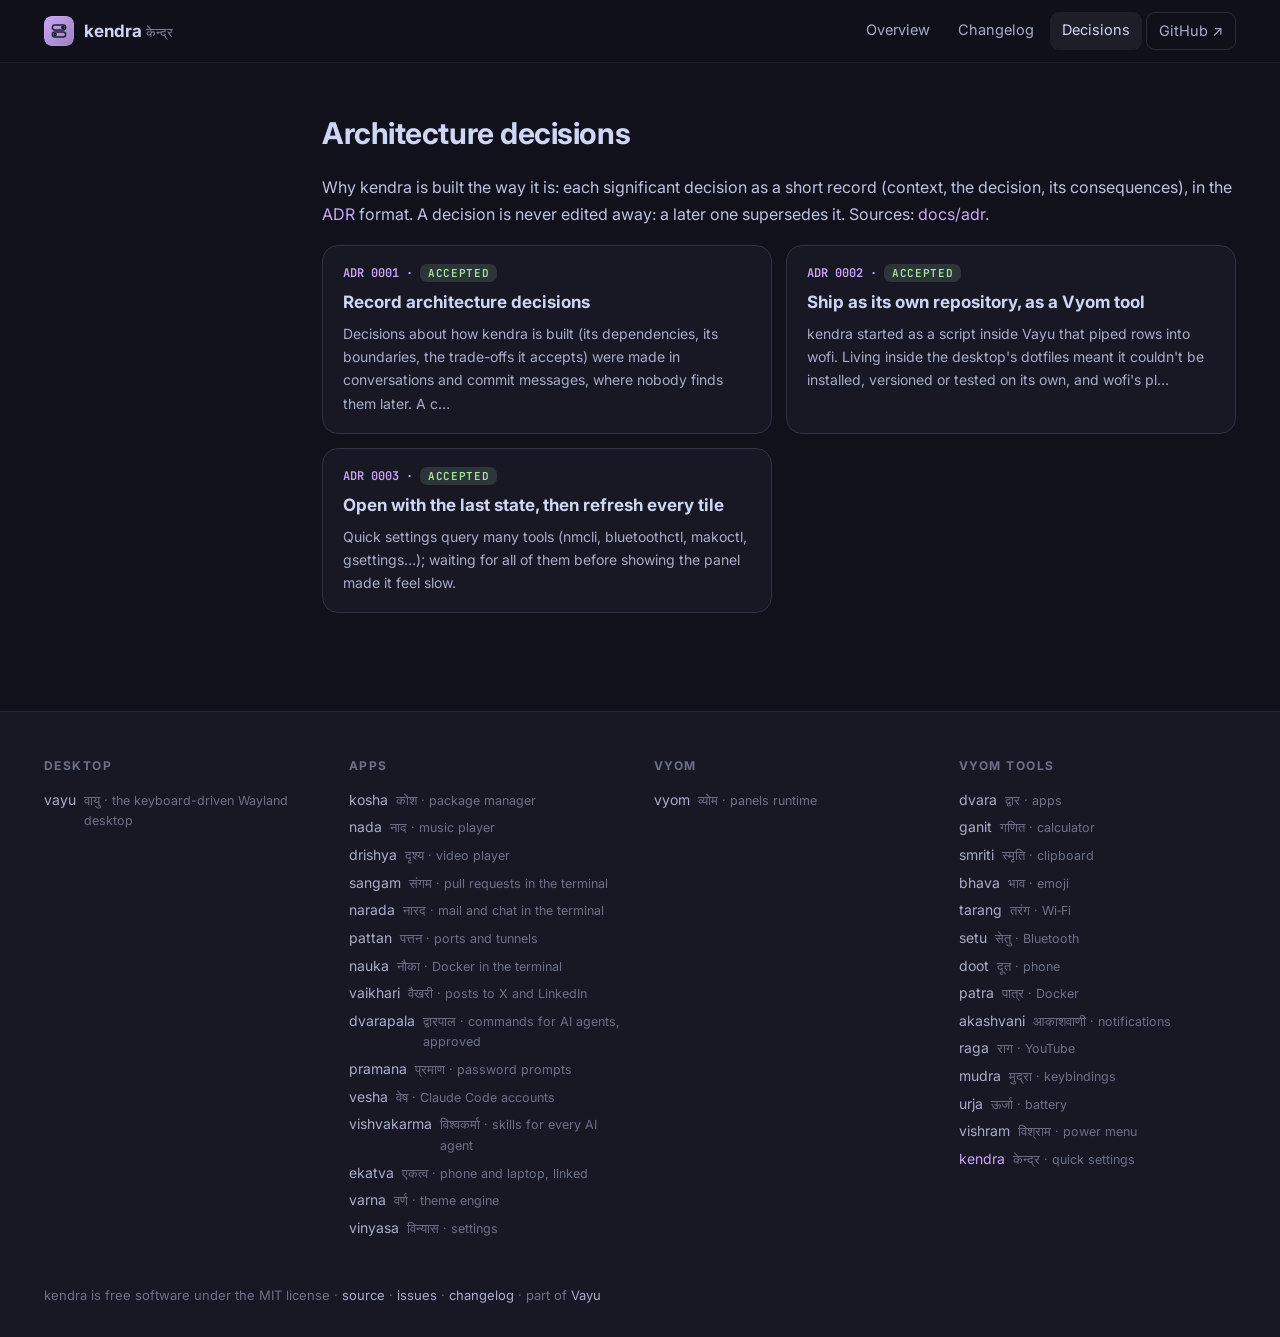
==== docs/adr/index.html @ 182c1e2c "New names for five tools: akashvani, vishvakarma, dvarapala, narada, vaikhari suchana is akashvani, " ====
<!doctype html>
<html lang="en">
<head>
<meta charset="utf-8">
<meta name="viewport" content="width=device-width, initial-scale=1">
<title>Decisions · kendra</title>
<meta name="description" content="Quick settings: Wi-Fi, Bluetooth, hotspot, DND, caffeine, theme, wallpaper, power profile, volume, brightness, battery, lock, power.">
<meta property="og:title" content="Decisions · kendra">
<meta property="og:description" content="Quick settings: Wi-Fi, Bluetooth, hotspot, DND, caffeine, theme, wallpaper, power profile, volume, brightness, battery, lock, power.">
<meta name="theme-color" content="#11111b">
<link rel="icon" href="../assets/logo.svg" type="image/svg+xml">
<link rel="preconnect" href="https://fonts.googleapis.com">
<link href="https://fonts.googleapis.com/css2?family=Inter:wght@400;500;600;700;800&family=JetBrains+Mono:wght@400;600&display=swap" rel="stylesheet">
<link rel="stylesheet" href="../assets/site.css">
<style>:root{--accent:#cba6f7;--glow:#cba6f733}</style>
</head>
<body>
<header class="top"><div class="in">
<a class="brand" href="../index.html"><img src="../assets/logo.svg" alt=""><span>kendra <small>केन्द्र</small></span></a>
<nav><a href="../index.html" class="">Overview</a><a href="../changelog.html" class="">Changelog</a><a href="../adr/index.html" class="on hide">Decisions</a><a class="gh" href="https://github.com/Theyashsawarkar/kendra">GitHub ↗</a></nav></div></header>

<div class="wrap"><aside class="toc"></aside><article>
<h2>Architecture decisions</h2><p>Why kendra is built the way it is: each significant decision as a short record (context, the decision, its consequences), in the <a href="https://cognitect.com/blog/2011/11/15/documenting-architecture-decisions">ADR</a> format. A decision is never edited away: a later one supersedes it. Sources: <a href="https://github.com/Theyashsawarkar/kendra/tree/main/docs/adr">docs/adr</a>.</p><div class="cards"><a class="card" href="0001-record-architecture-decisions.html"><div class="n">ADR 0001 · <span class="status accepted">Accepted</span></div><h3>Record architecture decisions</h3><p>Decisions about how kendra is built (its dependencies, its boundaries, the trade-offs it accepts) were made in conversations and commit messages, where nobody finds them later. A c…</p></a><a class="card" href="0002-own-repository-as-a-vyom-tool.html"><div class="n">ADR 0002 · <span class="status accepted">Accepted</span></div><h3>Ship as its own repository, as a Vyom tool</h3><p>kendra started as a script inside Vayu that piped rows into wofi. Living inside the desktop&#x27;s dotfiles meant it couldn&#x27;t be installed, versioned or tested on its own, and wofi&#x27;s pl…</p></a><a class="card" href="0003-instant-then-refresh.html"><div class="n">ADR 0003 · <span class="status accepted">Accepted</span></div><h3>Open with the last state, then refresh every tile</h3><p>Quick settings query many tools (nmcli, bluetoothctl, makoctl, gsettings…); waiting for all of them before showing the panel made it feel slow.</p></a></div>
</article></div>
<footer><div class="in"><div><h4>Desktop</h4><a href="https://theyashsawarkar.github.io/vayu/" class="">vayu <span>वायु · the keyboard-driven Wayland desktop</span></a></div><div><h4>Apps</h4><a href="https://theyashsawarkar.github.io/kosha/" class="">kosha <span>कोश · package manager</span></a><a href="https://theyashsawarkar.github.io/nada/" class="">nada <span>नाद · music player</span></a><a href="https://theyashsawarkar.github.io/drishya/" class="">drishya <span>दृश्य · video player</span></a><a href="https://theyashsawarkar.github.io/sangam/" class="">sangam <span>संगम · pull requests in the terminal</span></a><a href="https://theyashsawarkar.github.io/narada/" class="">narada <span>नारद · mail and chat in the terminal</span></a><a href="https://theyashsawarkar.github.io/pattan/" class="">pattan <span>पत्तन · ports and tunnels</span></a><a href="https://theyashsawarkar.github.io/nauka/" class="">nauka <span>नौका · Docker in the terminal</span></a><a href="https://theyashsawarkar.github.io/vaikhari/" class="">vaikhari <span>वैखरी · posts to X and LinkedIn</span></a><a href="https://theyashsawarkar.github.io/dvarapala/" class="">dvarapala <span>द्वारपाल · commands for AI agents, approved</span></a><a href="https://theyashsawarkar.github.io/pramana/" class="">pramana <span>प्रमाण · password prompts</span></a><a href="https://theyashsawarkar.github.io/vesha/" class="">vesha <span>वेष · Claude Code accounts</span></a><a href="https://theyashsawarkar.github.io/vishvakarma/" class="">vishvakarma <span>विश्वकर्मा · skills for every AI agent</span></a><a href="https://theyashsawarkar.github.io/ekatva/" class="">ekatva <span>एकत्व · phone and laptop, linked</span></a><a href="https://theyashsawarkar.github.io/varna/" class="">varna <span>वर्ण · theme engine</span></a><a href="https://theyashsawarkar.github.io/vinyasa/" class="">vinyasa <span>विन्यास · settings</span></a></div><div><h4>Vyom</h4><a href="https://theyashsawarkar.github.io/vyom/" class="">vyom <span>व्योम · panels runtime</span></a></div><div><h4>Vyom tools</h4><a href="https://theyashsawarkar.github.io/dvara/" class="">dvara <span>द्वार · apps</span></a><a href="https://theyashsawarkar.github.io/ganit/" class="">ganit <span>गणित · calculator</span></a><a href="https://theyashsawarkar.github.io/smriti/" class="">smriti <span>स्मृति · clipboard</span></a><a href="https://theyashsawarkar.github.io/bhava/" class="">bhava <span>भाव · emoji</span></a><a href="https://theyashsawarkar.github.io/tarang/" class="">tarang <span>तरंग · Wi‑Fi</span></a><a href="https://theyashsawarkar.github.io/setu/" class="">setu <span>सेतु · Bluetooth</span></a><a href="https://theyashsawarkar.github.io/doot/" class="">doot <span>दूत · phone</span></a><a href="https://theyashsawarkar.github.io/patra/" class="">patra <span>पात्र · Docker</span></a><a href="https://theyashsawarkar.github.io/akashvani/" class="">akashvani <span>आकाशवाणी · notifications</span></a><a href="https://theyashsawarkar.github.io/raga/" class="">raga <span>राग · YouTube</span></a><a href="https://theyashsawarkar.github.io/mudra/" class="">mudra <span>मुद्रा · keybindings</span></a><a href="https://theyashsawarkar.github.io/urja/" class="">urja <span>ऊर्जा · battery</span></a><a href="https://theyashsawarkar.github.io/vishram/" class="">vishram <span>विश्राम · power menu</span></a><a href="https://theyashsawarkar.github.io/kendra/" class="me">kendra <span>केन्द्र · quick settings</span></a></div></div>
<div class="bottom">kendra is free software under the MIT license · <a href="https://github.com/Theyashsawarkar/kendra">source</a> · <a href="https://github.com/Theyashsawarkar/kendra/issues">issues</a> · <a href="../changelog.html">changelog</a> · part of <a href="https://theyashsawarkar.github.io/vayu/">Vayu</a></div></footer>
<script>
document.querySelectorAll('pre.code').forEach(p=>{const b=document.createElement('button');b.className='copy';b.textContent='Copy';
b.onclick=()=>{navigator.clipboard.writeText(p.innerText.replace(/^Copy/,'')).then(()=>{b.textContent='Copied';setTimeout(()=>b.textContent='Copy',1200)})};p.appendChild(b)});
const links=[...document.querySelectorAll('.toc a')];if(links.length){const hs=links.map(a=>document.getElementById(a.hash.slice(1))).filter(Boolean);
const on=()=>{let cur=hs[0];for(const h of hs){if(h.getBoundingClientRect().top<120)cur=h}links.forEach(a=>a.classList.toggle('on',cur&&a.hash==='#'+cur.id))};
addEventListener('scroll',on,{passive:true});on()}
</script>
</body>
</html>
---- docs/assets/site.css ----
:root{--crust:#11111b;--mantle:#181825;--base:#1e1e2e;--s0:#313244;--s1:#45475a;--ov0:#6c7086;--ov1:#7f849c;
--sub0:#a6adc8;--sub1:#bac2de;--text:#cdd6f4;--mauve:#cba6f7;--green:#a6e3a1;--peach:#fab387;--red:#f38ba8;--blue:#89b4fa;
--ui:"Inter","Segoe UI",system-ui,sans-serif;--mono:"JetBrains Mono","JetBrainsMono Nerd Font",ui-monospace,monospace}
*{box-sizing:border-box}html{scroll-behavior:smooth;scroll-padding-top:76px}
body{margin:0;background:var(--crust);color:var(--text);font:16px/1.65 var(--ui);-webkit-font-smoothing:antialiased}
a{color:var(--accent);text-decoration:none}a:hover{text-decoration:underline}
code{font:.86em var(--mono);background:rgba(255,255,255,.06);border:1px solid rgba(255,255,255,.07);padding:.12em .4em;border-radius:6px;color:var(--sub1)}
img{max-width:100%;height:auto}
/* nav */
.top{position:sticky;top:0;z-index:20;backdrop-filter:blur(18px) saturate(1.4);-webkit-backdrop-filter:blur(18px) saturate(1.4);
background:rgba(17,17,27,.72);border-bottom:1px solid rgba(255,255,255,.06)}
.top .in{max-width:1240px;margin:0 auto;padding:12px 24px;display:flex;align-items:center;gap:22px}
.brand{display:flex;align-items:center;gap:10px;font-weight:700;font-size:17px;color:var(--text)}
.brand img{width:30px;height:30px;border-radius:8px}.brand small{font-weight:500;color:var(--ov1);font-size:13px}
.top nav{display:flex;gap:4px;margin-left:auto;flex-wrap:wrap}
.top nav a{color:var(--sub0);padding:6px 12px;border-radius:9px;font-size:14.5px}
.top nav a:hover,.top nav a.on{background:rgba(255,255,255,.06);color:var(--text);text-decoration:none}
.top nav a.gh{border:1px solid rgba(255,255,255,.12)}
/* hero */
.hero{position:relative;overflow:hidden;border-bottom:1px solid rgba(255,255,255,.05)}
.hero:before{content:"";position:absolute;inset:-40% -10% auto;height:640px;
background:radial-gradient(600px 300px at 20% 30%,var(--glow),transparent 70%),radial-gradient(500px 300px at 85% 10%,rgba(137,180,250,.18),transparent 70%);pointer-events:none}
.hero .in{position:relative;max-width:1240px;margin:0 auto;padding:72px 24px 56px;display:grid;grid-template-columns:minmax(0,1fr) auto;gap:40px;align-items:center}
.eyebrow{font:600 13px var(--mono);letter-spacing:.14em;text-transform:uppercase;color:var(--accent)}
.hero h1{font-size:clamp(40px,6vw,64px);line-height:1.04;margin:12px 0 6px;letter-spacing:-.03em}
.hero .sa{font-size:22px;color:var(--accent);margin-bottom:18px}.hero .sa span{color:var(--ov1)}
.hero p.lead{font-size:19px;color:var(--sub0);max-width:720px;margin:0 0 26px}
.cta{display:flex;gap:10px;flex-wrap:wrap}
.btn{display:inline-flex;align-items:center;gap:8px;padding:11px 18px;border-radius:12px;font-weight:600;font-size:15px;border:1px solid rgba(255,255,255,.12);color:var(--text);background:rgba(255,255,255,.04)}
.btn:hover{text-decoration:none;background:rgba(255,255,255,.08)}
.btn.primary{background:var(--accent);color:var(--crust);border-color:transparent}.btn.primary:hover{filter:brightness(1.06)}
.hero .logo{width:180px;height:180px;filter:drop-shadow(0 24px 48px var(--glow))}
.meta{display:flex;gap:18px;flex-wrap:wrap;margin-top:22px;color:var(--ov1);font-size:14px}.meta b{color:var(--sub1);font-weight:600}
/* layout */
.wrap{max-width:1240px;margin:0 auto;padding:40px 24px 80px;display:grid;grid-template-columns:230px minmax(0,1fr);gap:48px}
.toc{position:sticky;top:84px;align-self:start;max-height:calc(100vh - 100px);overflow:auto;font-size:14px;padding-right:6px}
.toc b{display:block;font-size:11.5px;letter-spacing:.12em;text-transform:uppercase;color:var(--ov0);margin:0 0 10px}
.toc a{display:block;color:var(--sub0);padding:4px 10px;border-left:2px solid var(--s0)}
.toc a.l3{padding-left:22px;font-size:13px;color:var(--ov1)}
.toc a:hover,.toc a.on{color:var(--text);border-left-color:var(--accent);text-decoration:none}
article{min-width:0}
article h2{font-size:30px;letter-spacing:-.015em;margin:56px 0 14px;padding-top:6px}
article h2:first-child{margin-top:0}
article h3{font-size:20px;margin:34px 0 10px}article h4{font-size:16px;margin:24px 0 8px;color:var(--sub1)}
article p,article li{color:var(--sub1)}
article .anchor{opacity:0;margin-left:-22px;width:22px;display:inline-block;color:var(--ov0)}
article h2:hover .anchor,article h3:hover .anchor{opacity:1;text-decoration:none}
article ul,article ol{padding-left:22px}article li{margin:5px 0}
article img{border-radius:14px;border:1px solid rgba(255,255,255,.07)}
article p[align=center]{text-align:center}article p[align=center] img{margin:6px 0}
article blockquote{margin:22px 0;padding:14px 20px;border-left:3px solid var(--accent);background:rgba(255,255,255,.03);border-radius:0 12px 12px 0}
article blockquote p{margin:0;color:var(--sub0);font-style:italic}
pre.code{position:relative;background:var(--mantle);border:1px solid var(--s0);border-radius:14px;padding:16px 18px;overflow:auto;font:13.5px/1.6 var(--mono);color:var(--sub1)}
pre.code code{background:none;border:0;padding:0;font-size:inherit;color:inherit}
pre.code .copy{position:absolute;top:8px;right:8px;font:600 11px var(--ui);padding:4px 9px;border-radius:7px;border:1px solid var(--s1);background:var(--base);color:var(--sub0);cursor:pointer;opacity:0;transition:.15s}
pre.code:hover .copy{opacity:1}
.table{overflow:auto;margin:16px 0;border:1px solid var(--s0);border-radius:14px}
table{border-collapse:collapse;width:100%;font-size:14.5px}
th{text-align:left;background:var(--mantle);color:var(--sub1);font-weight:600;padding:10px 14px;border-bottom:1px solid var(--s0)}
td{padding:9px 14px;border-bottom:1px solid rgba(49,50,68,.6);color:var(--sub1);vertical-align:top}tr:last-child td{border-bottom:0}
td code{white-space:nowrap}
/* changelog */
.release{position:relative;padding:0 0 8px 28px;border-left:2px solid var(--s0);margin-left:6px}
.release:before{content:"";position:absolute;left:-7px;top:10px;width:12px;height:12px;border-radius:50%;background:var(--accent);box-shadow:0 0 0 4px var(--crust)}
.release h2{margin-top:0;font-size:24px}.release h2 .date{font:500 14px var(--mono);color:var(--ov1);margin-left:10px}
.release .tag{font:600 12px var(--mono);padding:2px 8px;border-radius:7px;background:rgba(255,255,255,.06);color:var(--accent);margin-left:8px;vertical-align:3px}
/* adr */
.cards{display:grid;grid-template-columns:repeat(auto-fill,minmax(300px,1fr));gap:14px;margin:18px 0}
.card{display:block;background:var(--mantle);border:1px solid var(--s0);border-radius:16px;padding:18px 20px;color:var(--text)}
.card:hover{border-color:var(--accent);text-decoration:none;transform:translateY(-1px)}
.card .n{font:600 12px var(--mono);color:var(--accent)}.card h3{margin:6px 0 6px;font-size:17px}.card p{margin:0;color:var(--sub0);font-size:14px}
.status{display:inline-block;font:600 11px var(--mono);padding:2px 8px;border-radius:7px;background:rgba(166,227,161,.14);color:var(--green);text-transform:uppercase;letter-spacing:.06em}
.status.superseded,.status.deprecated{background:rgba(250,179,135,.14);color:var(--peach)}.status.proposed{background:rgba(137,180,250,.14);color:var(--blue)}
/* footer */
footer{border-top:1px solid rgba(255,255,255,.06);background:var(--mantle)}
footer .in{max-width:1240px;margin:0 auto;padding:44px 24px;display:grid;grid-template-columns:repeat(auto-fit,minmax(200px,1fr));gap:28px}
footer h4{margin:0 0 10px;font-size:12px;letter-spacing:.12em;text-transform:uppercase;color:var(--ov0)}
footer a{display:flex;gap:8px;align-items:baseline;color:var(--sub0);font-size:14px;padding:2px 0}footer a span{color:var(--ov0);font-size:12.5px}
footer a.me{color:var(--accent)}
footer .bottom{max-width:1240px;margin:0 auto;padding:0 24px 30px;color:var(--ov0);font-size:13px}
footer .bottom a{display:inline;padding:0;font-size:13px}
@media(max-width:900px){.wrap{grid-template-columns:1fr}.toc{display:none}.hero .in{grid-template-columns:1fr}.hero .logo{width:110px;height:110px;order:-1}
.top nav a:not(.gh){padding:6px 8px}}
@media(max-width:560px){.top nav a.hide{display:none}.hero .in{padding:44px 16px 36px}.wrap{padding:28px 16px 60px}}
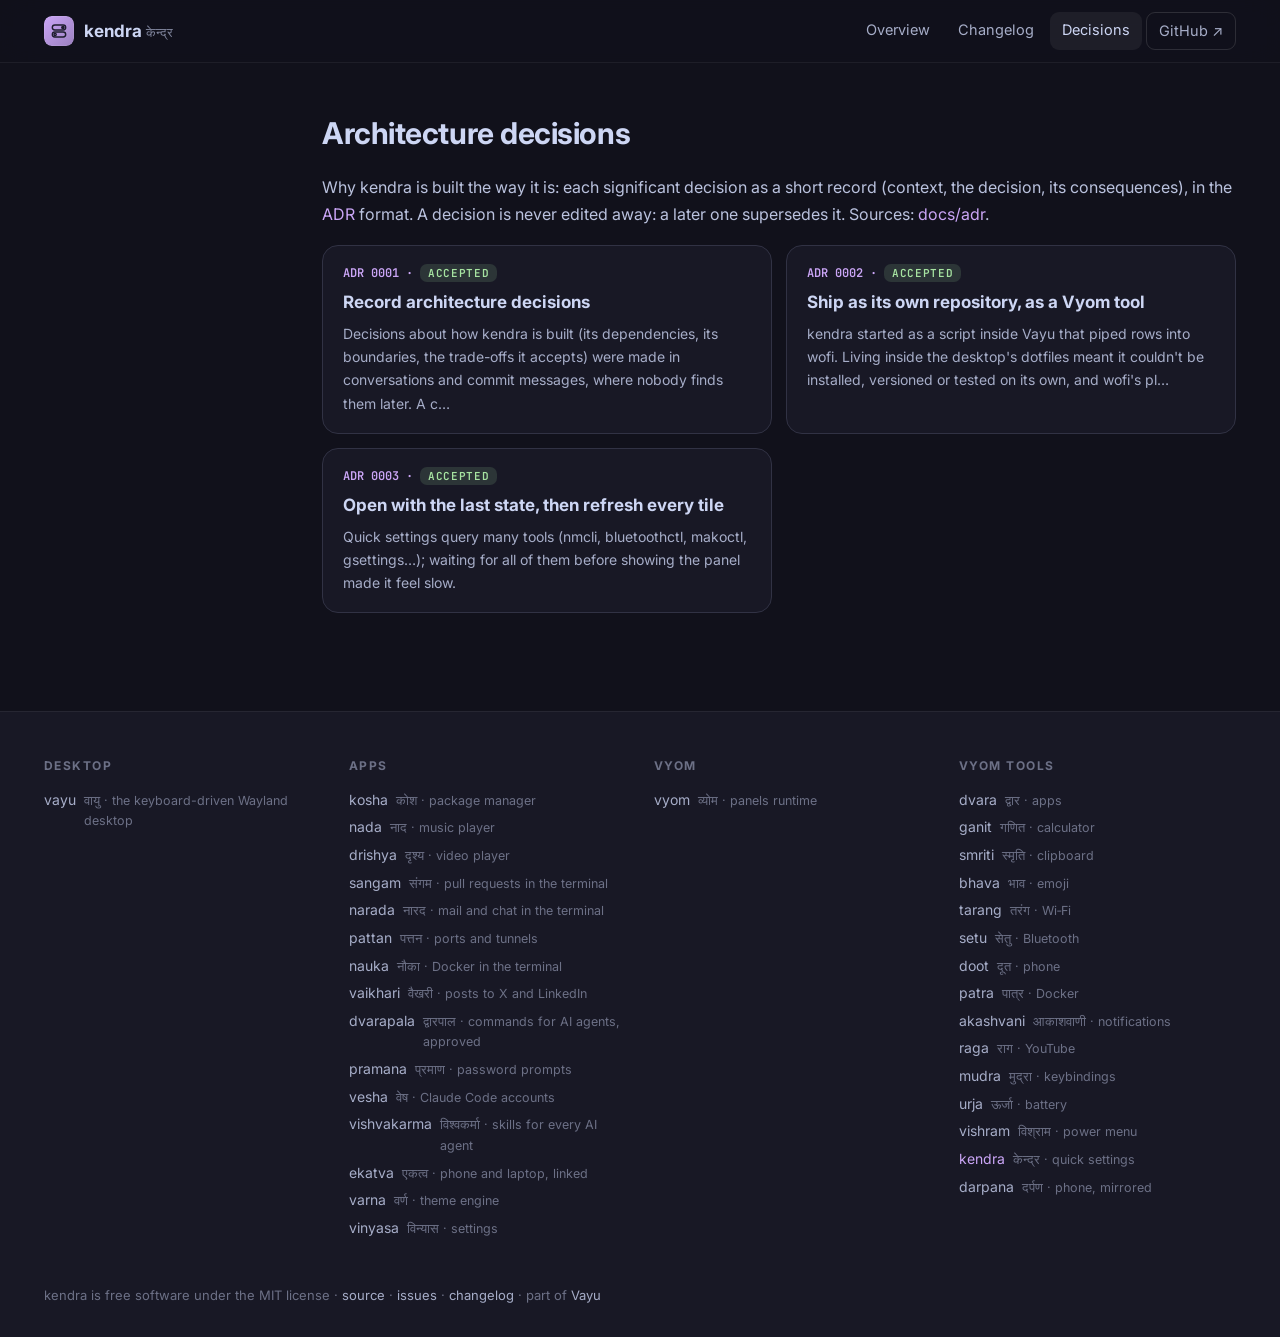
==== commit d046ff98: "Website: Darpaṇa joins the family list Co-Authored-By: Claude Opus 5.5 <noreply@anthropic.com>" ====
--- a/docs/adr/index.html
+++ b/docs/adr/index.html
@@ -4,9 +4,9 @@
 <meta charset="utf-8">
 <meta name="viewport" content="width=device-width, initial-scale=1">
 <title>Decisions · kendra</title>
-<meta name="description" content="Quick settings: Wi-Fi, Bluetooth, hotspot, DND, caffeine, theme, wallpaper, power profile, volume, brightness, battery, lock, power.">
+<meta name="description" content="Quick settings: Wi-Fi, Bluetooth, hotspot, DND, jyoti (keep awake), theme, wallpaper, power profile, volume, brightness, battery, lock, power.">
 <meta property="og:title" content="Decisions · kendra">
-<meta property="og:description" content="Quick settings: Wi-Fi, Bluetooth, hotspot, DND, caffeine, theme, wallpaper, power profile, volume, brightness, battery, lock, power.">
+<meta property="og:description" content="Quick settings: Wi-Fi, Bluetooth, hotspot, DND, jyoti (keep awake), theme, wallpaper, power profile, volume, brightness, battery, lock, power.">
 <meta name="theme-color" content="#11111b">
 <link rel="icon" href="../assets/logo.svg" type="image/svg+xml">
 <link rel="preconnect" href="https://fonts.googleapis.com">
@@ -22,7 +22,7 @@
 <div class="wrap"><aside class="toc"></aside><article>
 <h2>Architecture decisions</h2><p>Why kendra is built the way it is: each significant decision as a short record (context, the decision, its consequences), in the <a href="https://cognitect.com/blog/2011/11/15/documenting-architecture-decisions">ADR</a> format. A decision is never edited away: a later one supersedes it. Sources: <a href="https://github.com/Theyashsawarkar/kendra/tree/main/docs/adr">docs/adr</a>.</p><div class="cards"><a class="card" href="0001-record-architecture-decisions.html"><div class="n">ADR 0001 · <span class="status accepted">Accepted</span></div><h3>Record architecture decisions</h3><p>Decisions about how kendra is built (its dependencies, its boundaries, the trade-offs it accepts) were made in conversations and commit messages, where nobody finds them later. A c…</p></a><a class="card" href="0002-own-repository-as-a-vyom-tool.html"><div class="n">ADR 0002 · <span class="status accepted">Accepted</span></div><h3>Ship as its own repository, as a Vyom tool</h3><p>kendra started as a script inside Vayu that piped rows into wofi. Living inside the desktop&#x27;s dotfiles meant it couldn&#x27;t be installed, versioned or tested on its own, and wofi&#x27;s pl…</p></a><a class="card" href="0003-instant-then-refresh.html"><div class="n">ADR 0003 · <span class="status accepted">Accepted</span></div><h3>Open with the last state, then refresh every tile</h3><p>Quick settings query many tools (nmcli, bluetoothctl, makoctl, gsettings…); waiting for all of them before showing the panel made it feel slow.</p></a></div>
 </article></div>
-<footer><div class="in"><div><h4>Desktop</h4><a href="https://theyashsawarkar.github.io/vayu/" class="">vayu <span>वायु · the keyboard-driven Wayland desktop</span></a></div><div><h4>Apps</h4><a href="https://theyashsawarkar.github.io/kosha/" class="">kosha <span>कोश · package manager</span></a><a href="https://theyashsawarkar.github.io/nada/" class="">nada <span>नाद · music player</span></a><a href="https://theyashsawarkar.github.io/drishya/" class="">drishya <span>दृश्य · video player</span></a><a href="https://theyashsawarkar.github.io/sangam/" class="">sangam <span>संगम · pull requests in the terminal</span></a><a href="https://theyashsawarkar.github.io/narada/" class="">narada <span>नारद · mail and chat in the terminal</span></a><a href="https://theyashsawarkar.github.io/pattan/" class="">pattan <span>पत्तन · ports and tunnels</span></a><a href="https://theyashsawarkar.github.io/nauka/" class="">nauka <span>नौका · Docker in the terminal</span></a><a href="https://theyashsawarkar.github.io/vaikhari/" class="">vaikhari <span>वैखरी · posts to X and LinkedIn</span></a><a href="https://theyashsawarkar.github.io/dvarapala/" class="">dvarapala <span>द्वारपाल · commands for AI agents, approved</span></a><a href="https://theyashsawarkar.github.io/pramana/" class="">pramana <span>प्रमाण · password prompts</span></a><a href="https://theyashsawarkar.github.io/vesha/" class="">vesha <span>वेष · Claude Code accounts</span></a><a href="https://theyashsawarkar.github.io/vishvakarma/" class="">vishvakarma <span>विश्वकर्मा · skills for every AI agent</span></a><a href="https://theyashsawarkar.github.io/ekatva/" class="">ekatva <span>एकत्व · phone and laptop, linked</span></a><a href="https://theyashsawarkar.github.io/varna/" class="">varna <span>वर्ण · theme engine</span></a><a href="https://theyashsawarkar.github.io/vinyasa/" class="">vinyasa <span>विन्यास · settings</span></a></div><div><h4>Vyom</h4><a href="https://theyashsawarkar.github.io/vyom/" class="">vyom <span>व्योम · panels runtime</span></a></div><div><h4>Vyom tools</h4><a href="https://theyashsawarkar.github.io/dvara/" class="">dvara <span>द्वार · apps</span></a><a href="https://theyashsawarkar.github.io/ganit/" class="">ganit <span>गणित · calculator</span></a><a href="https://theyashsawarkar.github.io/smriti/" class="">smriti <span>स्मृति · clipboard</span></a><a href="https://theyashsawarkar.github.io/bhava/" class="">bhava <span>भाव · emoji</span></a><a href="https://theyashsawarkar.github.io/tarang/" class="">tarang <span>तरंग · Wi‑Fi</span></a><a href="https://theyashsawarkar.github.io/setu/" class="">setu <span>सेतु · Bluetooth</span></a><a href="https://theyashsawarkar.github.io/doot/" class="">doot <span>दूत · phone</span></a><a href="https://theyashsawarkar.github.io/patra/" class="">patra <span>पात्र · Docker</span></a><a href="https://theyashsawarkar.github.io/akashvani/" class="">akashvani <span>आकाशवाणी · notifications</span></a><a href="https://theyashsawarkar.github.io/raga/" class="">raga <span>राग · YouTube</span></a><a href="https://theyashsawarkar.github.io/mudra/" class="">mudra <span>मुद्रा · keybindings</span></a><a href="https://theyashsawarkar.github.io/urja/" class="">urja <span>ऊर्जा · battery</span></a><a href="https://theyashsawarkar.github.io/vishram/" class="">vishram <span>विश्राम · power menu</span></a><a href="https://theyashsawarkar.github.io/kendra/" class="me">kendra <span>केन्द्र · quick settings</span></a></div></div>
+<footer><div class="in"><div><h4>Desktop</h4><a href="https://theyashsawarkar.github.io/vayu/" class="">vayu <span>वायु · the keyboard-driven Wayland desktop</span></a></div><div><h4>Apps</h4><a href="https://theyashsawarkar.github.io/kosha/" class="">kosha <span>कोश · package manager</span></a><a href="https://theyashsawarkar.github.io/nada/" class="">nada <span>नाद · music player</span></a><a href="https://theyashsawarkar.github.io/drishya/" class="">drishya <span>दृश्य · video player</span></a><a href="https://theyashsawarkar.github.io/sangam/" class="">sangam <span>संगम · pull requests in the terminal</span></a><a href="https://theyashsawarkar.github.io/narada/" class="">narada <span>नारद · mail and chat in the terminal</span></a><a href="https://theyashsawarkar.github.io/pattan/" class="">pattan <span>पत्तन · ports and tunnels</span></a><a href="https://theyashsawarkar.github.io/nauka/" class="">nauka <span>नौका · Docker in the terminal</span></a><a href="https://theyashsawarkar.github.io/vaikhari/" class="">vaikhari <span>वैखरी · posts to X and LinkedIn</span></a><a href="https://theyashsawarkar.github.io/dvarapala/" class="">dvarapala <span>द्वारपाल · commands for AI agents, approved</span></a><a href="https://theyashsawarkar.github.io/pramana/" class="">pramana <span>प्रमाण · password prompts</span></a><a href="https://theyashsawarkar.github.io/vesha/" class="">vesha <span>वेष · Claude Code accounts</span></a><a href="https://theyashsawarkar.github.io/vishvakarma/" class="">vishvakarma <span>विश्वकर्मा · skills for every AI agent</span></a><a href="https://theyashsawarkar.github.io/ekatva/" class="">ekatva <span>एकत्व · phone and laptop, linked</span></a><a href="https://theyashsawarkar.github.io/varna/" class="">varna <span>वर्ण · theme engine</span></a><a href="https://theyashsawarkar.github.io/vinyasa/" class="">vinyasa <span>विन्यास · settings</span></a></div><div><h4>Vyom</h4><a href="https://theyashsawarkar.github.io/vyom/" class="">vyom <span>व्योम · panels runtime</span></a></div><div><h4>Vyom tools</h4><a href="https://theyashsawarkar.github.io/dvara/" class="">dvara <span>द्वार · apps</span></a><a href="https://theyashsawarkar.github.io/ganit/" class="">ganit <span>गणित · calculator</span></a><a href="https://theyashsawarkar.github.io/smriti/" class="">smriti <span>स्मृति · clipboard</span></a><a href="https://theyashsawarkar.github.io/bhava/" class="">bhava <span>भाव · emoji</span></a><a href="https://theyashsawarkar.github.io/tarang/" class="">tarang <span>तरंग · Wi‑Fi</span></a><a href="https://theyashsawarkar.github.io/setu/" class="">setu <span>सेतु · Bluetooth</span></a><a href="https://theyashsawarkar.github.io/doot/" class="">doot <span>दूत · phone</span></a><a href="https://theyashsawarkar.github.io/patra/" class="">patra <span>पात्र · Docker</span></a><a href="https://theyashsawarkar.github.io/akashvani/" class="">akashvani <span>आकाशवाणी · notifications</span></a><a href="https://theyashsawarkar.github.io/raga/" class="">raga <span>राग · YouTube</span></a><a href="https://theyashsawarkar.github.io/mudra/" class="">mudra <span>मुद्रा · keybindings</span></a><a href="https://theyashsawarkar.github.io/urja/" class="">urja <span>ऊर्जा · battery</span></a><a href="https://theyashsawarkar.github.io/vishram/" class="">vishram <span>विश्राम · power menu</span></a><a href="https://theyashsawarkar.github.io/kendra/" class="me">kendra <span>केन्द्र · quick settings</span></a><a href="https://theyashsawarkar.github.io/darpana/" class="">darpana <span>दर्पण · phone, mirrored</span></a></div></div>
 <div class="bottom">kendra is free software under the MIT license · <a href="https://github.com/Theyashsawarkar/kendra">source</a> · <a href="https://github.com/Theyashsawarkar/kendra/issues">issues</a> · <a href="../changelog.html">changelog</a> · part of <a href="https://theyashsawarkar.github.io/vayu/">Vayu</a></div></footer>
 <script>
 document.querySelectorAll('pre.code').forEach(p=>{const b=document.createElement('button');b.className='copy';b.textContent='Copy';
--- a/docs/assets/site.css
+++ b/docs/assets/site.css
@@ -24,6 +24,7 @@
 .eyebrow{font:600 13px var(--mono);letter-spacing:.14em;text-transform:uppercase;color:var(--accent)}
 .hero h1{font-size:clamp(40px,6vw,64px);line-height:1.04;margin:12px 0 6px;letter-spacing:-.03em}
 .hero .sa{font-size:22px;color:var(--accent);margin-bottom:18px}.hero .sa span{color:var(--ov1)}
+.hero .shloka{margin:0 0 26px;padding-left:16px;border-left:3px solid var(--accent);max-width:720px}.hero .shloka p{margin:0 0 6px;font-size:18px;line-height:1.6;color:var(--text)}.hero .shloka figcaption{font-size:14px;color:var(--sub0)}.hero .shloka cite{color:var(--ov1);font-style:normal;white-space:nowrap}
 .hero p.lead{font-size:19px;color:var(--sub0);max-width:720px;margin:0 0 26px}
 .cta{display:flex;gap:10px;flex-wrap:wrap}
 .btn{display:inline-flex;align-items:center;gap:8px;padding:11px 18px;border-radius:12px;font-weight:600;font-size:15px;border:1px solid rgba(255,255,255,.12);color:var(--text);background:rgba(255,255,255,.04)}
@@ -48,7 +49,7 @@
 article ul,article ol{padding-left:22px}article li{margin:5px 0}
 article img{border-radius:14px;border:1px solid rgba(255,255,255,.07)}
 article p[align=center]{text-align:center}article p[align=center] img{margin:6px 0}
-article blockquote{margin:22px 0;padding:14px 20px;border-left:3px solid var(--accent);background:rgba(255,255,255,.03);border-radius:0 12px 12px 0}
+article blockquote{margin:22px 0;padding:14px 20px;border-left:3px solid var(--accent);background:rgba(255,255,255,.03);border-radius:12px}
 article blockquote p{margin:0;color:var(--sub0);font-style:italic}
 pre.code{position:relative;background:var(--mantle);border:1px solid var(--s0);border-radius:14px;padding:16px 18px;overflow:auto;font:13.5px/1.6 var(--mono);color:var(--sub1)}
 pre.code code{background:none;border:0;padding:0;font-size:inherit;color:inherit}
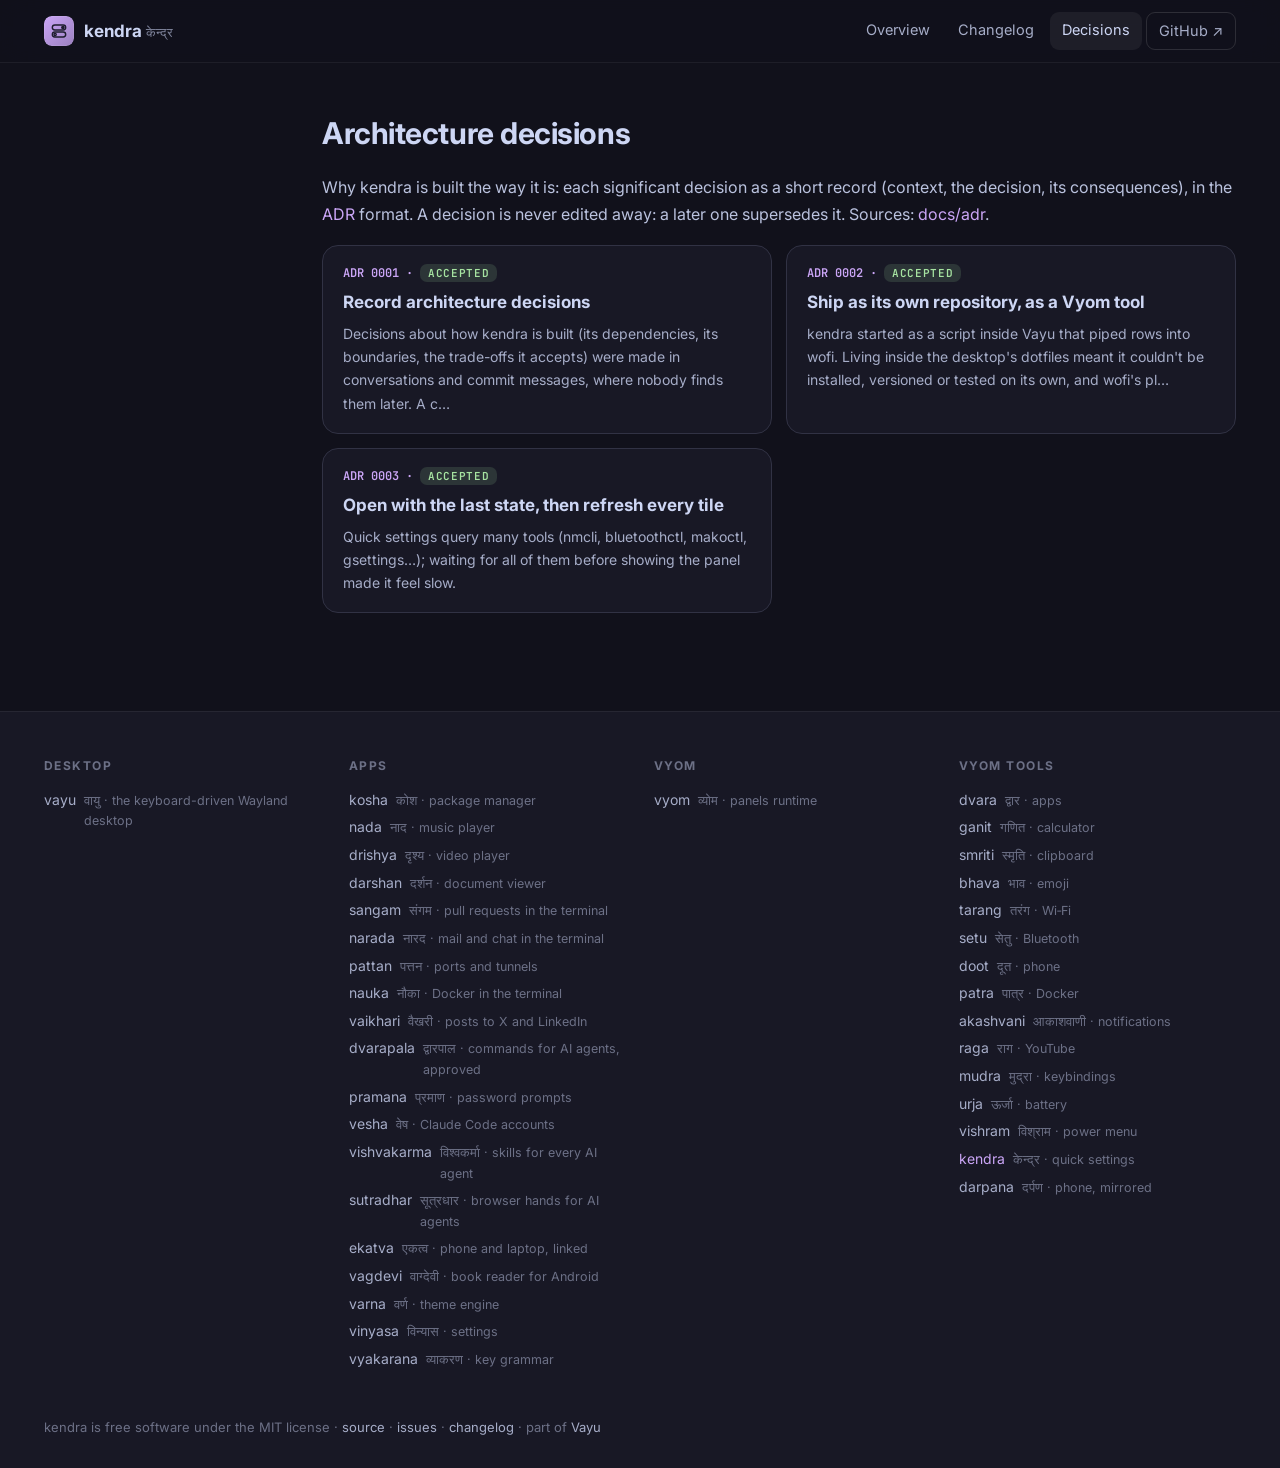
==== commit 8d31887b: "The website moves to kendra.theyashsawarkar.dev Every Vayu tool's site now has its own address on th" ====
--- a/docs/adr/index.html
+++ b/docs/adr/index.html
@@ -22,8 +22,8 @@
 <div class="wrap"><aside class="toc"></aside><article>
 <h2>Architecture decisions</h2><p>Why kendra is built the way it is: each significant decision as a short record (context, the decision, its consequences), in the <a href="https://cognitect.com/blog/2011/11/15/documenting-architecture-decisions">ADR</a> format. A decision is never edited away: a later one supersedes it. Sources: <a href="https://github.com/Theyashsawarkar/kendra/tree/main/docs/adr">docs/adr</a>.</p><div class="cards"><a class="card" href="0001-record-architecture-decisions.html"><div class="n">ADR 0001 · <span class="status accepted">Accepted</span></div><h3>Record architecture decisions</h3><p>Decisions about how kendra is built (its dependencies, its boundaries, the trade-offs it accepts) were made in conversations and commit messages, where nobody finds them later. A c…</p></a><a class="card" href="0002-own-repository-as-a-vyom-tool.html"><div class="n">ADR 0002 · <span class="status accepted">Accepted</span></div><h3>Ship as its own repository, as a Vyom tool</h3><p>kendra started as a script inside Vayu that piped rows into wofi. Living inside the desktop&#x27;s dotfiles meant it couldn&#x27;t be installed, versioned or tested on its own, and wofi&#x27;s pl…</p></a><a class="card" href="0003-instant-then-refresh.html"><div class="n">ADR 0003 · <span class="status accepted">Accepted</span></div><h3>Open with the last state, then refresh every tile</h3><p>Quick settings query many tools (nmcli, bluetoothctl, makoctl, gsettings…); waiting for all of them before showing the panel made it feel slow.</p></a></div>
 </article></div>
-<footer><div class="in"><div><h4>Desktop</h4><a href="https://theyashsawarkar.github.io/vayu/" class="">vayu <span>वायु · the keyboard-driven Wayland desktop</span></a></div><div><h4>Apps</h4><a href="https://theyashsawarkar.github.io/kosha/" class="">kosha <span>कोश · package manager</span></a><a href="https://theyashsawarkar.github.io/nada/" class="">nada <span>नाद · music player</span></a><a href="https://theyashsawarkar.github.io/drishya/" class="">drishya <span>दृश्य · video player</span></a><a href="https://theyashsawarkar.github.io/sangam/" class="">sangam <span>संगम · pull requests in the terminal</span></a><a href="https://theyashsawarkar.github.io/narada/" class="">narada <span>नारद · mail and chat in the terminal</span></a><a href="https://theyashsawarkar.github.io/pattan/" class="">pattan <span>पत्तन · ports and tunnels</span></a><a href="https://theyashsawarkar.github.io/nauka/" class="">nauka <span>नौका · Docker in the terminal</span></a><a href="https://theyashsawarkar.github.io/vaikhari/" class="">vaikhari <span>वैखरी · posts to X and LinkedIn</span></a><a href="https://theyashsawarkar.github.io/dvarapala/" class="">dvarapala <span>द्वारपाल · commands for AI agents, approved</span></a><a href="https://theyashsawarkar.github.io/pramana/" class="">pramana <span>प्रमाण · password prompts</span></a><a href="https://theyashsawarkar.github.io/vesha/" class="">vesha <span>वेष · Claude Code accounts</span></a><a href="https://theyashsawarkar.github.io/vishvakarma/" class="">vishvakarma <span>विश्वकर्मा · skills for every AI agent</span></a><a href="https://theyashsawarkar.github.io/ekatva/" class="">ekatva <span>एकत्व · phone and laptop, linked</span></a><a href="https://theyashsawarkar.github.io/varna/" class="">varna <span>वर्ण · theme engine</span></a><a href="https://theyashsawarkar.github.io/vinyasa/" class="">vinyasa <span>विन्यास · settings</span></a></div><div><h4>Vyom</h4><a href="https://theyashsawarkar.github.io/vyom/" class="">vyom <span>व्योम · panels runtime</span></a></div><div><h4>Vyom tools</h4><a href="https://theyashsawarkar.github.io/dvara/" class="">dvara <span>द्वार · apps</span></a><a href="https://theyashsawarkar.github.io/ganit/" class="">ganit <span>गणित · calculator</span></a><a href="https://theyashsawarkar.github.io/smriti/" class="">smriti <span>स्मृति · clipboard</span></a><a href="https://theyashsawarkar.github.io/bhava/" class="">bhava <span>भाव · emoji</span></a><a href="https://theyashsawarkar.github.io/tarang/" class="">tarang <span>तरंग · Wi‑Fi</span></a><a href="https://theyashsawarkar.github.io/setu/" class="">setu <span>सेतु · Bluetooth</span></a><a href="https://theyashsawarkar.github.io/doot/" class="">doot <span>दूत · phone</span></a><a href="https://theyashsawarkar.github.io/patra/" class="">patra <span>पात्र · Docker</span></a><a href="https://theyashsawarkar.github.io/akashvani/" class="">akashvani <span>आकाशवाणी · notifications</span></a><a href="https://theyashsawarkar.github.io/raga/" class="">raga <span>राग · YouTube</span></a><a href="https://theyashsawarkar.github.io/mudra/" class="">mudra <span>मुद्रा · keybindings</span></a><a href="https://theyashsawarkar.github.io/urja/" class="">urja <span>ऊर्जा · battery</span></a><a href="https://theyashsawarkar.github.io/vishram/" class="">vishram <span>विश्राम · power menu</span></a><a href="https://theyashsawarkar.github.io/kendra/" class="me">kendra <span>केन्द्र · quick settings</span></a><a href="https://theyashsawarkar.github.io/darpana/" class="">darpana <span>दर्पण · phone, mirrored</span></a></div></div>
-<div class="bottom">kendra is free software under the MIT license · <a href="https://github.com/Theyashsawarkar/kendra">source</a> · <a href="https://github.com/Theyashsawarkar/kendra/issues">issues</a> · <a href="../changelog.html">changelog</a> · part of <a href="https://theyashsawarkar.github.io/vayu/">Vayu</a></div></footer>
+<footer><div class="in"><div><h4>Desktop</h4><a href="https://vayu.theyashsawarkar.dev/" class="">vayu <span>वायु · the keyboard-driven Wayland desktop</span></a></div><div><h4>Apps</h4><a href="https://kosha.theyashsawarkar.dev/" class="">kosha <span>कोश · package manager</span></a><a href="https://nada.theyashsawarkar.dev/" class="">nada <span>नाद · music player</span></a><a href="https://drishya.theyashsawarkar.dev/" class="">drishya <span>दृश्य · video player</span></a><a href="https://darshan.theyashsawarkar.dev/" class="">darshan <span>दर्शन · document viewer</span></a><a href="https://sangam.theyashsawarkar.dev/" class="">sangam <span>संगम · pull requests in the terminal</span></a><a href="https://narada.theyashsawarkar.dev/" class="">narada <span>नारद · mail and chat in the terminal</span></a><a href="https://pattan.theyashsawarkar.dev/" class="">pattan <span>पत्तन · ports and tunnels</span></a><a href="https://nauka.theyashsawarkar.dev/" class="">nauka <span>नौका · Docker in the terminal</span></a><a href="https://vaikhari.theyashsawarkar.dev/" class="">vaikhari <span>वैखरी · posts to X and LinkedIn</span></a><a href="https://dvarapala.theyashsawarkar.dev/" class="">dvarapala <span>द्वारपाल · commands for AI agents, approved</span></a><a href="https://pramana.theyashsawarkar.dev/" class="">pramana <span>प्रमाण · password prompts</span></a><a href="https://vesha.theyashsawarkar.dev/" class="">vesha <span>वेष · Claude Code accounts</span></a><a href="https://vishvakarma.theyashsawarkar.dev/" class="">vishvakarma <span>विश्वकर्मा · skills for every AI agent</span></a><a href="https://sutradhar.theyashsawarkar.dev/" class="">sutradhar <span>सूत्रधार · browser hands for AI agents</span></a><a href="https://ekatva.theyashsawarkar.dev/" class="">ekatva <span>एकत्व · phone and laptop, linked</span></a><a href="https://vagdevi.theyashsawarkar.dev/" class="">vagdevi <span>वाग्देवी · book reader for Android</span></a><a href="https://varna.theyashsawarkar.dev/" class="">varna <span>वर्ण · theme engine</span></a><a href="https://vinyasa.theyashsawarkar.dev/" class="">vinyasa <span>विन्यास · settings</span></a><a href="https://vyakarana.theyashsawarkar.dev/" class="">vyakarana <span>व्याकरण · key grammar</span></a></div><div><h4>Vyom</h4><a href="https://vyom.theyashsawarkar.dev/" class="">vyom <span>व्योम · panels runtime</span></a></div><div><h4>Vyom tools</h4><a href="https://dvara.theyashsawarkar.dev/" class="">dvara <span>द्वार · apps</span></a><a href="https://ganit.theyashsawarkar.dev/" class="">ganit <span>गणित · calculator</span></a><a href="https://smriti.theyashsawarkar.dev/" class="">smriti <span>स्मृति · clipboard</span></a><a href="https://bhava.theyashsawarkar.dev/" class="">bhava <span>भाव · emoji</span></a><a href="https://tarang.theyashsawarkar.dev/" class="">tarang <span>तरंग · Wi‑Fi</span></a><a href="https://setu.theyashsawarkar.dev/" class="">setu <span>सेतु · Bluetooth</span></a><a href="https://doot.theyashsawarkar.dev/" class="">doot <span>दूत · phone</span></a><a href="https://patra.theyashsawarkar.dev/" class="">patra <span>पात्र · Docker</span></a><a href="https://akashvani.theyashsawarkar.dev/" class="">akashvani <span>आकाशवाणी · notifications</span></a><a href="https://raga.theyashsawarkar.dev/" class="">raga <span>राग · YouTube</span></a><a href="https://mudra.theyashsawarkar.dev/" class="">mudra <span>मुद्रा · keybindings</span></a><a href="https://urja.theyashsawarkar.dev/" class="">urja <span>ऊर्जा · battery</span></a><a href="https://vishram.theyashsawarkar.dev/" class="">vishram <span>विश्राम · power menu</span></a><a href="https://kendra.theyashsawarkar.dev/" class="me">kendra <span>केन्द्र · quick settings</span></a><a href="https://darpana.theyashsawarkar.dev/" class="">darpana <span>दर्पण · phone, mirrored</span></a></div></div>
+<div class="bottom">kendra is free software under the MIT license · <a href="https://github.com/Theyashsawarkar/kendra">source</a> · <a href="https://github.com/Theyashsawarkar/kendra/issues">issues</a> · <a href="../changelog.html">changelog</a> · part of <a href="https://vayu.theyashsawarkar.dev/">Vayu</a></div></footer>
 <script>
 document.querySelectorAll('pre.code').forEach(p=>{const b=document.createElement('button');b.className='copy';b.textContent='Copy';
 b.onclick=()=>{navigator.clipboard.writeText(p.innerText.replace(/^Copy/,'')).then(()=>{b.textContent='Copied';setTimeout(()=>b.textContent='Copy',1200)})};p.appendChild(b)});
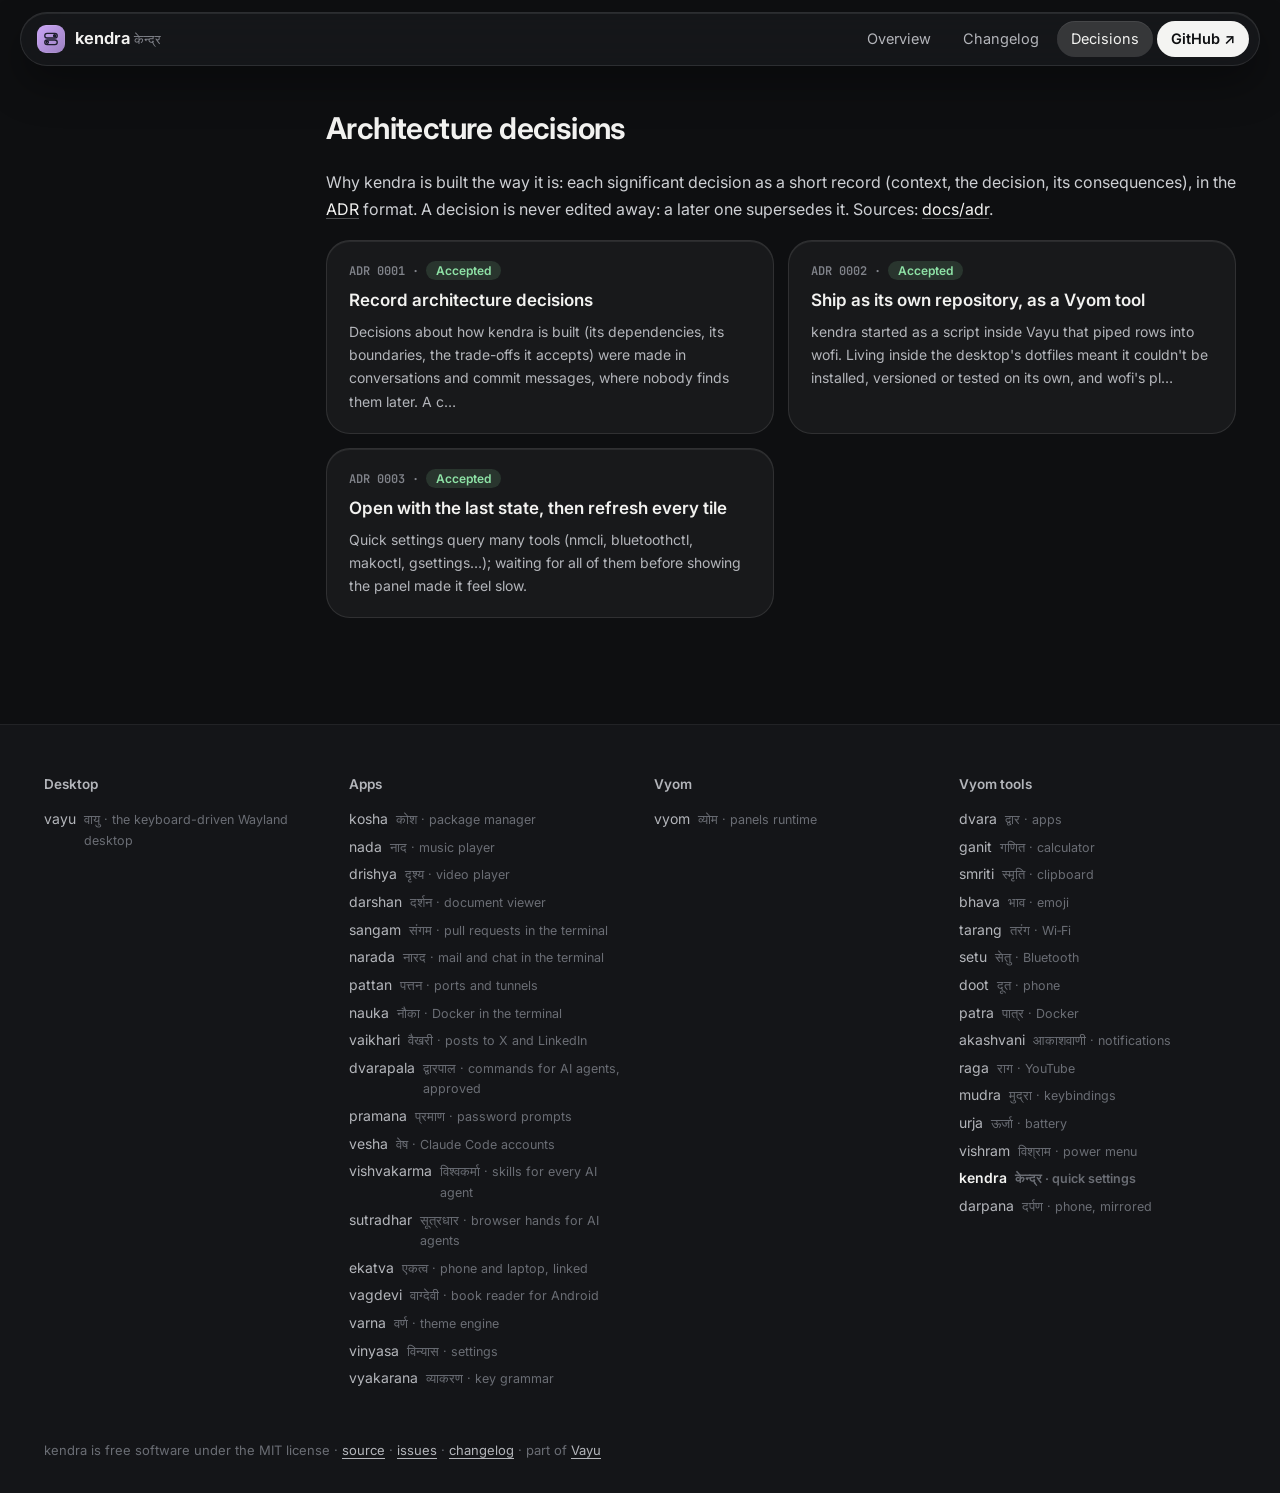
==== commit 90f485d0: "Spatial look: graphite glass, round shapes, colour only for meaning Co-Authored-By: Claude Opus 5.5 " ====
--- a/docs/adr/index.html
+++ b/docs/adr/index.html
@@ -7,12 +7,12 @@
 <meta name="description" content="Quick settings: Wi-Fi, Bluetooth, hotspot, DND, jyoti (keep awake), theme, wallpaper, power profile, volume, brightness, battery, lock, power.">
 <meta property="og:title" content="Decisions · kendra">
 <meta property="og:description" content="Quick settings: Wi-Fi, Bluetooth, hotspot, DND, jyoti (keep awake), theme, wallpaper, power profile, volume, brightness, battery, lock, power.">
-<meta name="theme-color" content="#11111b">
+<meta name="theme-color" content="#0e0f11">
 <link rel="icon" href="../assets/logo.svg" type="image/svg+xml">
 <link rel="preconnect" href="https://fonts.googleapis.com">
 <link href="https://fonts.googleapis.com/css2?family=Inter:wght@400;500;600;700;800&family=JetBrains+Mono:wght@400;600&display=swap" rel="stylesheet">
 <link rel="stylesheet" href="../assets/site.css">
-<style>:root{--accent:#cba6f7;--glow:#cba6f733}</style>
+<style>:root{--tool:#c9b6f2;--glow:#c9b6f22e}</style>
 </head>
 <body>
 <header class="top"><div class="in">
--- a/docs/assets/site.css
+++ b/docs/assets/site.css
@@ -1,85 +1,100 @@
-:root{--crust:#11111b;--mantle:#181825;--base:#1e1e2e;--s0:#313244;--s1:#45475a;--ov0:#6c7086;--ov1:#7f849c;
---sub0:#a6adc8;--sub1:#bac2de;--text:#cdd6f4;--mauve:#cba6f7;--green:#a6e3a1;--peach:#fab387;--red:#f38ba8;--blue:#89b4fa;
+/* Vayu's Spatial look: graphite glass that floats, very round, colour only
+   where it means something. The near-white accent is where you act (links,
+   the main button); the tool's own colour (--tool) is only its signature:
+   the logo's glow, the shloka's line, the release dots. */
+:root{--crust:#0e0f11;--mantle:#141518;--base:#1b1c20;--s0:#2a2c31;--s1:#3a3c42;--ov0:#6a6d74;--ov1:#80838a;
+--sub0:#b3b5ba;--sub1:#cdcfd3;--text:#f2f2f0;--accent:#f4f4f2;--green:#8ee2a6;--peach:#f7b07d;--red:#ff9389;--blue:#93c4ff;
+--glass:rgba(255,255,255,.045);--rim:rgba(255,255,255,.10);--lit:inset 0 1px 0 rgba(255,255,255,.08);
 --ui:"Inter","Segoe UI",system-ui,sans-serif;--mono:"JetBrains Mono","JetBrainsMono Nerd Font",ui-monospace,monospace}
-*{box-sizing:border-box}html{scroll-behavior:smooth;scroll-padding-top:76px}
+*{box-sizing:border-box}html{scroll-behavior:smooth;scroll-padding-top:96px}
 body{margin:0;background:var(--crust);color:var(--text);font:16px/1.65 var(--ui);-webkit-font-smoothing:antialiased}
-a{color:var(--accent);text-decoration:none}a:hover{text-decoration:underline}
-code{font:.86em var(--mono);background:rgba(255,255,255,.06);border:1px solid rgba(255,255,255,.07);padding:.12em .4em;border-radius:6px;color:var(--sub1)}
+a{color:var(--accent);text-decoration:underline;text-decoration-color:rgba(244,244,242,.28);text-underline-offset:3px}
+a:hover{text-decoration-color:var(--accent)}
+code{font:.86em var(--mono);background:rgba(255,255,255,.07);padding:.14em .45em;border-radius:7px;color:var(--sub1)}
 img{max-width:100%;height:auto}
-/* nav */
-.top{position:sticky;top:0;z-index:20;backdrop-filter:blur(18px) saturate(1.4);-webkit-backdrop-filter:blur(18px) saturate(1.4);
-background:rgba(17,17,27,.72);border-bottom:1px solid rgba(255,255,255,.06)}
-.top .in{max-width:1240px;margin:0 auto;padding:12px 24px;display:flex;align-items:center;gap:22px}
-.brand{display:flex;align-items:center;gap:10px;font-weight:700;font-size:17px;color:var(--text)}
-.brand img{width:30px;height:30px;border-radius:8px}.brand small{font-weight:500;color:var(--ov1);font-size:13px}
+:focus-visible{outline:2px solid var(--accent);outline-offset:3px;border-radius:8px}
+/* nav: a floating glass pill */
+.top{position:sticky;top:12px;z-index:20;padding:0 16px}
+.top .in{max-width:1240px;margin:0 auto;padding:8px 10px 8px 16px;display:flex;align-items:center;gap:22px;
+border-radius:999px;background:rgba(27,28,32,.62);border:1px solid var(--rim);box-shadow:var(--lit),0 18px 40px rgba(0,0,0,.35);
+backdrop-filter:blur(24px) saturate(1.5);-webkit-backdrop-filter:blur(24px) saturate(1.5)}
+.brand{display:flex;align-items:center;gap:10px;font-weight:650;font-size:16.5px;color:var(--text);text-decoration:none}
+.brand img{width:28px;height:28px;border-radius:9px}.brand small{font-weight:500;color:var(--ov1);font-size:13px}
 .top nav{display:flex;gap:4px;margin-left:auto;flex-wrap:wrap}
-.top nav a{color:var(--sub0);padding:6px 12px;border-radius:9px;font-size:14.5px}
-.top nav a:hover,.top nav a.on{background:rgba(255,255,255,.06);color:var(--text);text-decoration:none}
-.top nav a.gh{border:1px solid rgba(255,255,255,.12)}
-/* hero */
-.hero{position:relative;overflow:hidden;border-bottom:1px solid rgba(255,255,255,.05)}
-.hero:before{content:"";position:absolute;inset:-40% -10% auto;height:640px;
-background:radial-gradient(600px 300px at 20% 30%,var(--glow),transparent 70%),radial-gradient(500px 300px at 85% 10%,rgba(137,180,250,.18),transparent 70%);pointer-events:none}
-.hero .in{position:relative;max-width:1240px;margin:0 auto;padding:72px 24px 56px;display:grid;grid-template-columns:minmax(0,1fr) auto;gap:40px;align-items:center}
-.eyebrow{font:600 13px var(--mono);letter-spacing:.14em;text-transform:uppercase;color:var(--accent)}
-.hero h1{font-size:clamp(40px,6vw,64px);line-height:1.04;margin:12px 0 6px;letter-spacing:-.03em}
-.hero .sa{font-size:22px;color:var(--accent);margin-bottom:18px}.hero .sa span{color:var(--ov1)}
-.hero .shloka{margin:0 0 26px;padding-left:16px;border-left:3px solid var(--accent);max-width:720px}.hero .shloka p{margin:0 0 6px;font-size:18px;line-height:1.6;color:var(--text)}.hero .shloka figcaption{font-size:14px;color:var(--sub0)}.hero .shloka cite{color:var(--ov1);font-style:normal;white-space:nowrap}
-.hero p.lead{font-size:19px;color:var(--sub0);max-width:720px;margin:0 0 26px}
+.top nav a{color:var(--sub0);padding:6px 14px;border-radius:999px;font-size:14.5px;text-decoration:none}
+.top nav a:hover{background:rgba(255,255,255,.07);color:var(--text)}
+.top nav a.on{background:rgba(255,255,255,.14);color:var(--text);box-shadow:var(--lit)}
+.top nav a.gh{background:var(--accent);color:var(--crust);font-weight:600}.top nav a.gh:hover{background:#fff}
+/* hero: the tool's light in a dark room */
+.hero{position:relative;overflow:hidden;margin-top:-64px;padding-top:64px}
+.hero:before{content:"";position:absolute;inset:-30% -10% auto;height:720px;
+background:radial-gradient(640px 340px at 18% 32%,var(--glow),transparent 70%),radial-gradient(520px 300px at 86% 8%,rgba(255,255,255,.06),transparent 70%);pointer-events:none}
+.hero .in{position:relative;max-width:1240px;margin:0 auto;padding:84px 24px 60px;display:grid;grid-template-columns:minmax(0,1fr) auto;gap:48px;align-items:center}
+.eyebrow{display:inline-flex;align-items:center;gap:8px;font:500 13.5px var(--ui);color:var(--sub1);padding:5px 13px 5px 11px;border-radius:999px;
+background:var(--glass);border:1px solid var(--rim);box-shadow:var(--lit)}
+.eyebrow:before{content:"";width:7px;height:7px;border-radius:50%;background:var(--tool)}
+.hero h1{font-size:clamp(42px,6vw,68px);line-height:1.02;margin:18px 0 8px;letter-spacing:-.035em;font-weight:700}
+.hero .sa{font-size:22px;color:var(--sub1);margin-bottom:22px}.hero .sa span{color:var(--ov1)}
+.hero .shloka{margin:0 0 28px;padding:16px 20px;border-radius:22px;background:var(--glass);border:1px solid var(--rim);box-shadow:var(--lit),inset 3px 0 0 var(--tool);max-width:720px}
+.hero .shloka p{margin:0 0 6px;font-size:18px;line-height:1.6;color:var(--text)}.hero .shloka figcaption{font-size:14px;color:var(--sub0)}.hero .shloka cite{color:var(--ov1);font-style:normal;white-space:nowrap}
+.hero p.lead{font-size:19px;color:var(--sub0);max-width:680px;margin:0 0 28px}
 .cta{display:flex;gap:10px;flex-wrap:wrap}
-.btn{display:inline-flex;align-items:center;gap:8px;padding:11px 18px;border-radius:12px;font-weight:600;font-size:15px;border:1px solid rgba(255,255,255,.12);color:var(--text);background:rgba(255,255,255,.04)}
-.btn:hover{text-decoration:none;background:rgba(255,255,255,.08)}
-.btn.primary{background:var(--accent);color:var(--crust);border-color:transparent}.btn.primary:hover{filter:brightness(1.06)}
-.hero .logo{width:180px;height:180px;filter:drop-shadow(0 24px 48px var(--glow))}
-.meta{display:flex;gap:18px;flex-wrap:wrap;margin-top:22px;color:var(--ov1);font-size:14px}.meta b{color:var(--sub1);font-weight:600}
+.btn{display:inline-flex;align-items:center;gap:8px;padding:11px 20px;border-radius:999px;font-weight:600;font-size:15px;color:var(--text);
+background:rgba(255,255,255,.07);border:1px solid var(--rim);box-shadow:var(--lit);text-decoration:none}
+.btn:hover{background:rgba(255,255,255,.12)}
+.btn.primary{background:var(--accent);color:var(--crust);border-color:transparent;box-shadow:none}.btn.primary:hover{background:#fff}
+.hero .logo{width:184px;height:184px;filter:drop-shadow(0 28px 56px var(--glow))}
+.meta{display:flex;gap:18px;flex-wrap:wrap;margin-top:24px;color:var(--ov1);font-size:14px}.meta b{color:var(--sub1);font-weight:600}
 /* layout */
-.wrap{max-width:1240px;margin:0 auto;padding:40px 24px 80px;display:grid;grid-template-columns:230px minmax(0,1fr);gap:48px}
-.toc{position:sticky;top:84px;align-self:start;max-height:calc(100vh - 100px);overflow:auto;font-size:14px;padding-right:6px}
-.toc b{display:block;font-size:11.5px;letter-spacing:.12em;text-transform:uppercase;color:var(--ov0);margin:0 0 10px}
-.toc a{display:block;color:var(--sub0);padding:4px 10px;border-left:2px solid var(--s0)}
-.toc a.l3{padding-left:22px;font-size:13px;color:var(--ov1)}
-.toc a:hover,.toc a.on{color:var(--text);border-left-color:var(--accent);text-decoration:none}
+.wrap{max-width:1240px;margin:0 auto;padding:44px 24px 88px;display:grid;grid-template-columns:230px minmax(0,1fr);gap:52px}
+.toc{position:sticky;top:96px;align-self:start;max-height:calc(100vh - 116px);overflow:auto;font-size:14px;padding-right:6px}
+.toc b{display:block;font-size:13px;font-weight:600;color:var(--ov1);margin:0 0 10px 12px}
+.toc a{display:block;color:var(--sub0);padding:5px 12px;border-radius:12px;text-decoration:none}
+.toc a.l3{padding-left:24px;font-size:13px;color:var(--ov1)}
+.toc a:hover{color:var(--text);background:rgba(255,255,255,.04)}
+.toc a.on{color:var(--text);background:rgba(255,255,255,.09);box-shadow:var(--lit)}
 article{min-width:0}
-article h2{font-size:30px;letter-spacing:-.015em;margin:56px 0 14px;padding-top:6px}
+article h2{font-size:30px;letter-spacing:-.02em;margin:60px 0 14px;padding-top:6px;font-weight:650}
 article h2:first-child{margin-top:0}
-article h3{font-size:20px;margin:34px 0 10px}article h4{font-size:16px;margin:24px 0 8px;color:var(--sub1)}
+article h3{font-size:20px;margin:34px 0 10px;font-weight:600}article h4{font-size:16px;margin:24px 0 8px;color:var(--sub1)}
 article p,article li{color:var(--sub1)}
-article .anchor{opacity:0;margin-left:-22px;width:22px;display:inline-block;color:var(--ov0)}
-article h2:hover .anchor,article h3:hover .anchor{opacity:1;text-decoration:none}
+article .anchor{opacity:0;margin-left:-22px;width:22px;display:inline-block;color:var(--ov0);text-decoration:none}
+article h2:hover .anchor,article h3:hover .anchor{opacity:1}
 article ul,article ol{padding-left:22px}article li{margin:5px 0}
-article img{border-radius:14px;border:1px solid rgba(255,255,255,.07)}
+article img{border-radius:22px;border:1px solid var(--rim);box-shadow:0 24px 60px rgba(0,0,0,.35)}
 article p[align=center]{text-align:center}article p[align=center] img{margin:6px 0}
-article blockquote{margin:22px 0;padding:14px 20px;border-left:3px solid var(--accent);background:rgba(255,255,255,.03);border-radius:12px}
-article blockquote p{margin:0;color:var(--sub0);font-style:italic}
-pre.code{position:relative;background:var(--mantle);border:1px solid var(--s0);border-radius:14px;padding:16px 18px;overflow:auto;font:13.5px/1.6 var(--mono);color:var(--sub1)}
-pre.code code{background:none;border:0;padding:0;font-size:inherit;color:inherit}
-pre.code .copy{position:absolute;top:8px;right:8px;font:600 11px var(--ui);padding:4px 9px;border-radius:7px;border:1px solid var(--s1);background:var(--base);color:var(--sub0);cursor:pointer;opacity:0;transition:.15s}
-pre.code:hover .copy{opacity:1}
-.table{overflow:auto;margin:16px 0;border:1px solid var(--s0);border-radius:14px}
+article blockquote{margin:22px 0;padding:16px 22px;background:var(--glass);border:1px solid var(--rim);box-shadow:var(--lit);border-radius:22px}
+article blockquote p{margin:0;color:var(--sub0)}
+pre.code{position:relative;background:rgba(0,0,0,.28);border:1px solid var(--rim);box-shadow:var(--lit);border-radius:20px;padding:18px 20px;overflow:auto;font:13.5px/1.65 var(--mono);color:var(--sub1)}
+pre.code code{background:none;padding:0;font-size:inherit;color:inherit}
+pre.code .copy{position:absolute;top:10px;right:10px;font:600 12px var(--ui);padding:5px 12px;border-radius:999px;border:0;background:rgba(255,255,255,.1);color:var(--text);cursor:pointer;opacity:0;transition:opacity .15s}
+pre.code:hover .copy,pre.code .copy:focus-visible{opacity:1}
+.table{overflow:auto;margin:16px 0;border:1px solid var(--rim);border-radius:20px;background:var(--glass);box-shadow:var(--lit)}
 table{border-collapse:collapse;width:100%;font-size:14.5px}
-th{text-align:left;background:var(--mantle);color:var(--sub1);font-weight:600;padding:10px 14px;border-bottom:1px solid var(--s0)}
-td{padding:9px 14px;border-bottom:1px solid rgba(49,50,68,.6);color:var(--sub1);vertical-align:top}tr:last-child td{border-bottom:0}
+th{text-align:left;color:var(--sub1);font-weight:600;padding:11px 16px;border-bottom:1px solid var(--rim);background:rgba(255,255,255,.03)}
+td{padding:10px 16px;border-bottom:1px solid rgba(255,255,255,.06);color:var(--sub1);vertical-align:top}tr:last-child td{border-bottom:0}
 td code{white-space:nowrap}
 /* changelog */
-.release{position:relative;padding:0 0 8px 28px;border-left:2px solid var(--s0);margin-left:6px}
-.release:before{content:"";position:absolute;left:-7px;top:10px;width:12px;height:12px;border-radius:50%;background:var(--accent);box-shadow:0 0 0 4px var(--crust)}
+.release{position:relative;padding:0 0 10px 30px;border-left:1px solid var(--s1);margin-left:6px}
+.release:before{content:"";position:absolute;left:-6px;top:11px;width:11px;height:11px;border-radius:50%;background:var(--tool);box-shadow:0 0 0 4px var(--crust)}
 .release h2{margin-top:0;font-size:24px}.release h2 .date{font:500 14px var(--mono);color:var(--ov1);margin-left:10px}
-.release .tag{font:600 12px var(--mono);padding:2px 8px;border-radius:7px;background:rgba(255,255,255,.06);color:var(--accent);margin-left:8px;vertical-align:3px}
+.release .tag{font:600 12px var(--mono);padding:2px 10px;border-radius:999px;background:rgba(255,255,255,.08);color:var(--text);margin-left:8px;vertical-align:3px}
 /* adr */
 .cards{display:grid;grid-template-columns:repeat(auto-fill,minmax(300px,1fr));gap:14px;margin:18px 0}
-.card{display:block;background:var(--mantle);border:1px solid var(--s0);border-radius:16px;padding:18px 20px;color:var(--text)}
-.card:hover{border-color:var(--accent);text-decoration:none;transform:translateY(-1px)}
-.card .n{font:600 12px var(--mono);color:var(--accent)}.card h3{margin:6px 0 6px;font-size:17px}.card p{margin:0;color:var(--sub0);font-size:14px}
-.status{display:inline-block;font:600 11px var(--mono);padding:2px 8px;border-radius:7px;background:rgba(166,227,161,.14);color:var(--green);text-transform:uppercase;letter-spacing:.06em}
-.status.superseded,.status.deprecated{background:rgba(250,179,135,.14);color:var(--peach)}.status.proposed{background:rgba(137,180,250,.14);color:var(--blue)}
+.card{display:block;background:var(--glass);border:1px solid var(--rim);box-shadow:var(--lit);border-radius:24px;padding:20px 22px;color:var(--text);text-decoration:none;transition:background .15s,border-color .15s}
+.card:hover{background:rgba(255,255,255,.075);border-color:rgba(255,255,255,.2)}
+.card .n{font:600 12px var(--mono);color:var(--ov1)}.card h3{margin:6px 0 6px;font-size:17px}.card p{margin:0;color:var(--sub0);font-size:14px}
+.status{display:inline-block;font:600 12px var(--ui);padding:2px 10px;border-radius:999px;background:rgba(142,226,166,.14);color:var(--green)}
+.status.superseded,.status.deprecated{background:rgba(247,176,125,.14);color:var(--peach)}.status.proposed{background:rgba(147,196,255,.14);color:var(--blue)}
 /* footer */
 footer{border-top:1px solid rgba(255,255,255,.06);background:var(--mantle)}
-footer .in{max-width:1240px;margin:0 auto;padding:44px 24px;display:grid;grid-template-columns:repeat(auto-fit,minmax(200px,1fr));gap:28px}
-footer h4{margin:0 0 10px;font-size:12px;letter-spacing:.12em;text-transform:uppercase;color:var(--ov0)}
-footer a{display:flex;gap:8px;align-items:baseline;color:var(--sub0);font-size:14px;padding:2px 0}footer a span{color:var(--ov0);font-size:12.5px}
-footer a.me{color:var(--accent)}
-footer .bottom{max-width:1240px;margin:0 auto;padding:0 24px 30px;color:var(--ov0);font-size:13px}
-footer .bottom a{display:inline;padding:0;font-size:13px}
-@media(max-width:900px){.wrap{grid-template-columns:1fr}.toc{display:none}.hero .in{grid-template-columns:1fr}.hero .logo{width:110px;height:110px;order:-1}
-.top nav a:not(.gh){padding:6px 8px}}
-@media(max-width:560px){.top nav a.hide{display:none}.hero .in{padding:44px 16px 36px}.wrap{padding:28px 16px 60px}}+footer .in{max-width:1240px;margin:0 auto;padding:48px 24px;display:grid;grid-template-columns:repeat(auto-fit,minmax(200px,1fr));gap:28px}
+footer h4{margin:0 0 10px;font-size:13.5px;font-weight:600;color:var(--sub0)}
+footer a{display:flex;gap:8px;align-items:baseline;color:var(--sub0);font-size:14px;padding:2px 0;text-decoration:none}footer a:hover{color:var(--text)}footer a span{color:var(--ov0);font-size:12.5px}
+footer a.me{color:var(--text);font-weight:600}
+footer .bottom{max-width:1240px;margin:0 auto;padding:0 24px 32px;color:var(--ov0);font-size:13px}
+footer .bottom a{display:inline;padding:0;font-size:13px;text-decoration:underline}
+@media(max-width:900px){.wrap{grid-template-columns:1fr}.toc{display:none}.hero .in{grid-template-columns:1fr}.hero .logo{width:112px;height:112px;order:-1}
+.top nav a:not(.gh){padding:6px 9px}}
+@media(max-width:560px){.top{padding:0 10px}.top .in{gap:10px;padding-left:12px}.brand small{display:none}.top nav a.hide{display:none}.hero .in{padding:52px 16px 36px}.wrap{padding:28px 16px 64px}}
+@media(prefers-reduced-motion:reduce){html{scroll-behavior:auto}*{transition:none!important}}
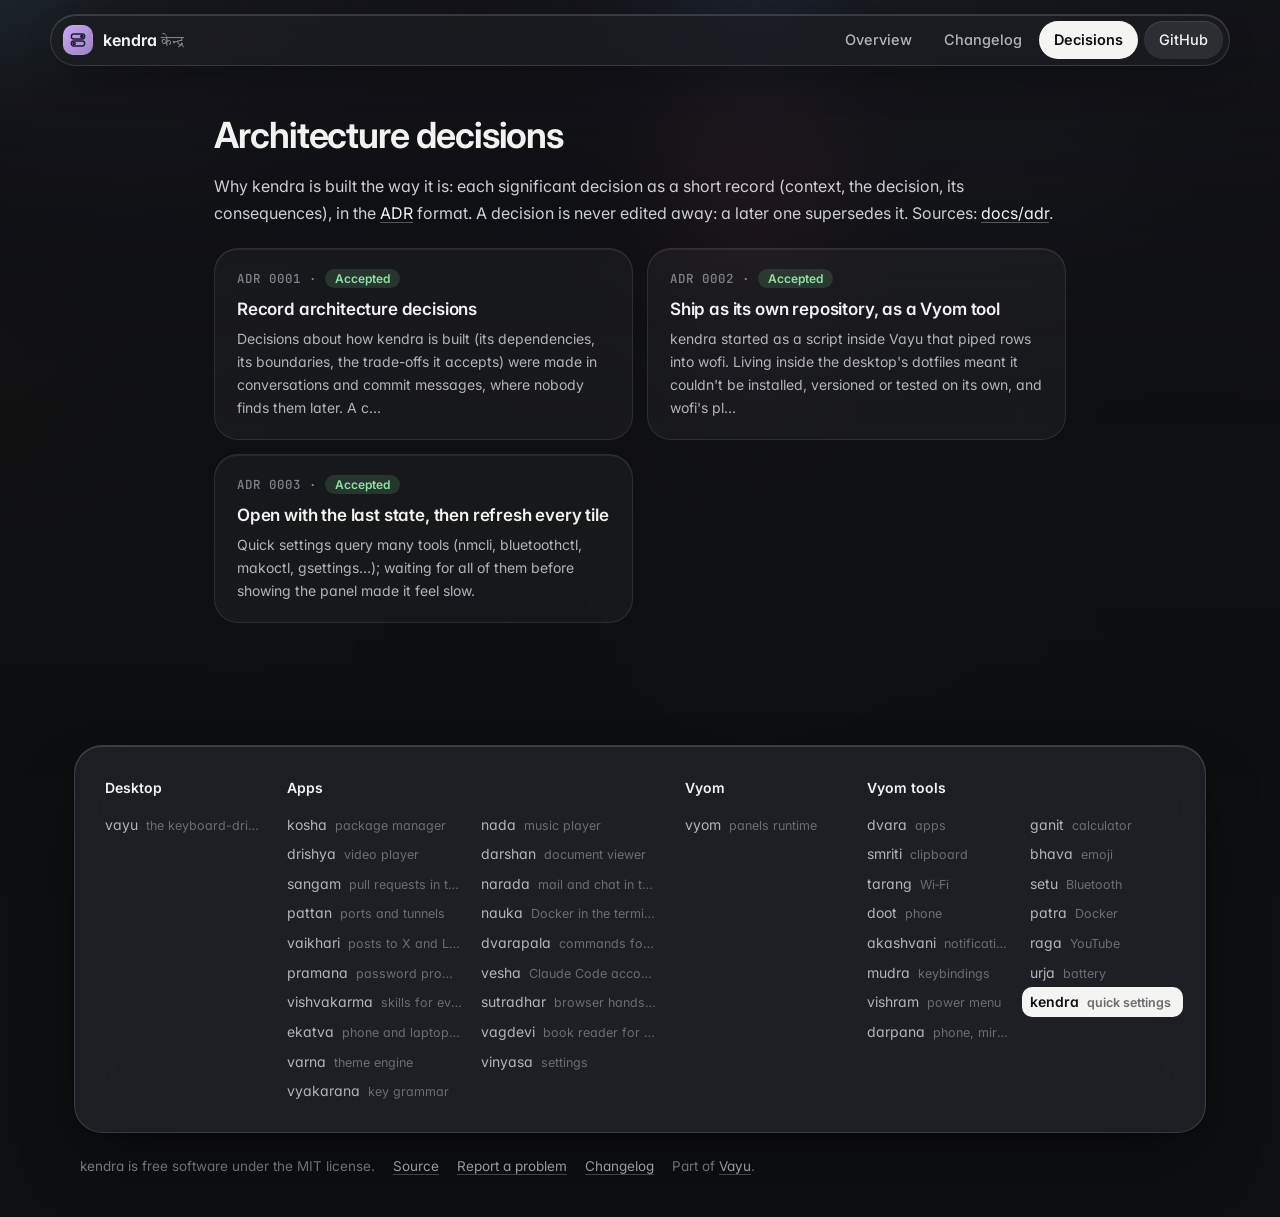
==== commit 148c6039: "Website: closer to Vayu's own Spatial site The tool's screenshot blurred behind the page, a centred " ====
--- a/docs/adr/index.html
+++ b/docs/adr/index.html
@@ -10,23 +10,25 @@
 <meta name="theme-color" content="#0e0f11">
 <link rel="icon" href="../assets/logo.svg" type="image/svg+xml">
 <link rel="preconnect" href="https://fonts.googleapis.com">
-<link href="https://fonts.googleapis.com/css2?family=Inter:wght@400;500;600;700;800&family=JetBrains+Mono:wght@400;600&display=swap" rel="stylesheet">
+<link rel="preconnect" href="https://fonts.gstatic.com" crossorigin>
+<link href="https://fonts.googleapis.com/css2?family=Inter:wght@400;500;600;700&family=JetBrains+Mono:wght@400;500;600&family=Tiro+Devanagari+Sanskrit&display=swap" rel="stylesheet">
 <link rel="stylesheet" href="../assets/site.css">
-<style>:root{--tool:#c9b6f2;--glow:#c9b6f22e}</style>
+<style>:root{--tool:#c9b6f2}.backdrop:before{background-image:url("../assets/screenshots/kendra.png")}</style>
 </head>
-<body>
+<body class="sub">
+<div class="backdrop" aria-hidden="true"></div>
 <header class="top"><div class="in">
 <a class="brand" href="../index.html"><img src="../assets/logo.svg" alt=""><span>kendra <small>केन्द्र</small></span></a>
-<nav><a href="../index.html" class="">Overview</a><a href="../changelog.html" class="">Changelog</a><a href="../adr/index.html" class="on hide">Decisions</a><a class="gh" href="https://github.com/Theyashsawarkar/kendra">GitHub ↗</a></nav></div></header>
+<nav><a href="../index.html" class="">Overview</a><a href="../changelog.html" class="">Changelog</a><a href="../adr/index.html" class="on hide">Decisions</a><a class="gh" href="https://github.com/Theyashsawarkar/kendra">GitHub</a></nav></div></header>
 
-<div class="wrap"><aside class="toc"></aside><article>
+<div class="wrap solo"><article>
 <h2>Architecture decisions</h2><p>Why kendra is built the way it is: each significant decision as a short record (context, the decision, its consequences), in the <a href="https://cognitect.com/blog/2011/11/15/documenting-architecture-decisions">ADR</a> format. A decision is never edited away: a later one supersedes it. Sources: <a href="https://github.com/Theyashsawarkar/kendra/tree/main/docs/adr">docs/adr</a>.</p><div class="cards"><a class="card" href="0001-record-architecture-decisions.html"><div class="n">ADR 0001 · <span class="status accepted">Accepted</span></div><h3>Record architecture decisions</h3><p>Decisions about how kendra is built (its dependencies, its boundaries, the trade-offs it accepts) were made in conversations and commit messages, where nobody finds them later. A c…</p></a><a class="card" href="0002-own-repository-as-a-vyom-tool.html"><div class="n">ADR 0002 · <span class="status accepted">Accepted</span></div><h3>Ship as its own repository, as a Vyom tool</h3><p>kendra started as a script inside Vayu that piped rows into wofi. Living inside the desktop&#x27;s dotfiles meant it couldn&#x27;t be installed, versioned or tested on its own, and wofi&#x27;s pl…</p></a><a class="card" href="0003-instant-then-refresh.html"><div class="n">ADR 0003 · <span class="status accepted">Accepted</span></div><h3>Open with the last state, then refresh every tile</h3><p>Quick settings query many tools (nmcli, bluetoothctl, makoctl, gsettings…); waiting for all of them before showing the panel made it feel slow.</p></a></div>
 </article></div>
-<footer><div class="in"><div><h4>Desktop</h4><a href="https://vayu.theyashsawarkar.dev/" class="">vayu <span>वायु · the keyboard-driven Wayland desktop</span></a></div><div><h4>Apps</h4><a href="https://kosha.theyashsawarkar.dev/" class="">kosha <span>कोश · package manager</span></a><a href="https://nada.theyashsawarkar.dev/" class="">nada <span>नाद · music player</span></a><a href="https://drishya.theyashsawarkar.dev/" class="">drishya <span>दृश्य · video player</span></a><a href="https://darshan.theyashsawarkar.dev/" class="">darshan <span>दर्शन · document viewer</span></a><a href="https://sangam.theyashsawarkar.dev/" class="">sangam <span>संगम · pull requests in the terminal</span></a><a href="https://narada.theyashsawarkar.dev/" class="">narada <span>नारद · mail and chat in the terminal</span></a><a href="https://pattan.theyashsawarkar.dev/" class="">pattan <span>पत्तन · ports and tunnels</span></a><a href="https://nauka.theyashsawarkar.dev/" class="">nauka <span>नौका · Docker in the terminal</span></a><a href="https://vaikhari.theyashsawarkar.dev/" class="">vaikhari <span>वैखरी · posts to X and LinkedIn</span></a><a href="https://dvarapala.theyashsawarkar.dev/" class="">dvarapala <span>द्वारपाल · commands for AI agents, approved</span></a><a href="https://pramana.theyashsawarkar.dev/" class="">pramana <span>प्रमाण · password prompts</span></a><a href="https://vesha.theyashsawarkar.dev/" class="">vesha <span>वेष · Claude Code accounts</span></a><a href="https://vishvakarma.theyashsawarkar.dev/" class="">vishvakarma <span>विश्वकर्मा · skills for every AI agent</span></a><a href="https://sutradhar.theyashsawarkar.dev/" class="">sutradhar <span>सूत्रधार · browser hands for AI agents</span></a><a href="https://ekatva.theyashsawarkar.dev/" class="">ekatva <span>एकत्व · phone and laptop, linked</span></a><a href="https://vagdevi.theyashsawarkar.dev/" class="">vagdevi <span>वाग्देवी · book reader for Android</span></a><a href="https://varna.theyashsawarkar.dev/" class="">varna <span>वर्ण · theme engine</span></a><a href="https://vinyasa.theyashsawarkar.dev/" class="">vinyasa <span>विन्यास · settings</span></a><a href="https://vyakarana.theyashsawarkar.dev/" class="">vyakarana <span>व्याकरण · key grammar</span></a></div><div><h4>Vyom</h4><a href="https://vyom.theyashsawarkar.dev/" class="">vyom <span>व्योम · panels runtime</span></a></div><div><h4>Vyom tools</h4><a href="https://dvara.theyashsawarkar.dev/" class="">dvara <span>द्वार · apps</span></a><a href="https://ganit.theyashsawarkar.dev/" class="">ganit <span>गणित · calculator</span></a><a href="https://smriti.theyashsawarkar.dev/" class="">smriti <span>स्मृति · clipboard</span></a><a href="https://bhava.theyashsawarkar.dev/" class="">bhava <span>भाव · emoji</span></a><a href="https://tarang.theyashsawarkar.dev/" class="">tarang <span>तरंग · Wi‑Fi</span></a><a href="https://setu.theyashsawarkar.dev/" class="">setu <span>सेतु · Bluetooth</span></a><a href="https://doot.theyashsawarkar.dev/" class="">doot <span>दूत · phone</span></a><a href="https://patra.theyashsawarkar.dev/" class="">patra <span>पात्र · Docker</span></a><a href="https://akashvani.theyashsawarkar.dev/" class="">akashvani <span>आकाशवाणी · notifications</span></a><a href="https://raga.theyashsawarkar.dev/" class="">raga <span>राग · YouTube</span></a><a href="https://mudra.theyashsawarkar.dev/" class="">mudra <span>मुद्रा · keybindings</span></a><a href="https://urja.theyashsawarkar.dev/" class="">urja <span>ऊर्जा · battery</span></a><a href="https://vishram.theyashsawarkar.dev/" class="">vishram <span>विश्राम · power menu</span></a><a href="https://kendra.theyashsawarkar.dev/" class="me">kendra <span>केन्द्र · quick settings</span></a><a href="https://darpana.theyashsawarkar.dev/" class="">darpana <span>दर्पण · phone, mirrored</span></a></div></div>
-<div class="bottom">kendra is free software under the MIT license · <a href="https://github.com/Theyashsawarkar/kendra">source</a> · <a href="https://github.com/Theyashsawarkar/kendra/issues">issues</a> · <a href="../changelog.html">changelog</a> · part of <a href="https://vayu.theyashsawarkar.dev/">Vayu</a></div></footer>
+<footer><div class="in glass"><div class=""><h4>Desktop</h4><div class="list"><a href="https://vayu.theyashsawarkar.dev/" class="">vayu <span>the keyboard-driven Wayland desktop</span></a></div></div><div class="g2"><h4>Apps</h4><div class="list"><a href="https://kosha.theyashsawarkar.dev/" class="">kosha <span>package manager</span></a><a href="https://nada.theyashsawarkar.dev/" class="">nada <span>music player</span></a><a href="https://drishya.theyashsawarkar.dev/" class="">drishya <span>video player</span></a><a href="https://darshan.theyashsawarkar.dev/" class="">darshan <span>document viewer</span></a><a href="https://sangam.theyashsawarkar.dev/" class="">sangam <span>pull requests in the terminal</span></a><a href="https://narada.theyashsawarkar.dev/" class="">narada <span>mail and chat in the terminal</span></a><a href="https://pattan.theyashsawarkar.dev/" class="">pattan <span>ports and tunnels</span></a><a href="https://nauka.theyashsawarkar.dev/" class="">nauka <span>Docker in the terminal</span></a><a href="https://vaikhari.theyashsawarkar.dev/" class="">vaikhari <span>posts to X and LinkedIn</span></a><a href="https://dvarapala.theyashsawarkar.dev/" class="">dvarapala <span>commands for AI agents, approved</span></a><a href="https://pramana.theyashsawarkar.dev/" class="">pramana <span>password prompts</span></a><a href="https://vesha.theyashsawarkar.dev/" class="">vesha <span>Claude Code accounts</span></a><a href="https://vishvakarma.theyashsawarkar.dev/" class="">vishvakarma <span>skills for every AI agent</span></a><a href="https://sutradhar.theyashsawarkar.dev/" class="">sutradhar <span>browser hands for AI agents</span></a><a href="https://ekatva.theyashsawarkar.dev/" class="">ekatva <span>phone and laptop, linked</span></a><a href="https://vagdevi.theyashsawarkar.dev/" class="">vagdevi <span>book reader for Android</span></a><a href="https://varna.theyashsawarkar.dev/" class="">varna <span>theme engine</span></a><a href="https://vinyasa.theyashsawarkar.dev/" class="">vinyasa <span>settings</span></a><a href="https://vyakarana.theyashsawarkar.dev/" class="">vyakarana <span>key grammar</span></a></div></div><div class=""><h4>Vyom</h4><div class="list"><a href="https://vyom.theyashsawarkar.dev/" class="">vyom <span>panels runtime</span></a></div></div><div class="g2"><h4>Vyom tools</h4><div class="list"><a href="https://dvara.theyashsawarkar.dev/" class="">dvara <span>apps</span></a><a href="https://ganit.theyashsawarkar.dev/" class="">ganit <span>calculator</span></a><a href="https://smriti.theyashsawarkar.dev/" class="">smriti <span>clipboard</span></a><a href="https://bhava.theyashsawarkar.dev/" class="">bhava <span>emoji</span></a><a href="https://tarang.theyashsawarkar.dev/" class="">tarang <span>Wi‑Fi</span></a><a href="https://setu.theyashsawarkar.dev/" class="">setu <span>Bluetooth</span></a><a href="https://doot.theyashsawarkar.dev/" class="">doot <span>phone</span></a><a href="https://patra.theyashsawarkar.dev/" class="">patra <span>Docker</span></a><a href="https://akashvani.theyashsawarkar.dev/" class="">akashvani <span>notifications</span></a><a href="https://raga.theyashsawarkar.dev/" class="">raga <span>YouTube</span></a><a href="https://mudra.theyashsawarkar.dev/" class="">mudra <span>keybindings</span></a><a href="https://urja.theyashsawarkar.dev/" class="">urja <span>battery</span></a><a href="https://vishram.theyashsawarkar.dev/" class="">vishram <span>power menu</span></a><a href="https://kendra.theyashsawarkar.dev/" class="me" aria-current="page">kendra <span>quick settings</span></a><a href="https://darpana.theyashsawarkar.dev/" class="">darpana <span>phone, mirrored</span></a></div></div></div>
+<div class="bottom"><span>kendra is free software under the MIT license.</span><a href="https://github.com/Theyashsawarkar/kendra">Source</a><a href="https://github.com/Theyashsawarkar/kendra/issues">Report a problem</a><a href="../changelog.html">Changelog</a><span>Part of <a href="https://vayu.theyashsawarkar.dev/">Vayu</a>.</span></div></footer>
 <script>
-document.querySelectorAll('pre.code').forEach(p=>{const b=document.createElement('button');b.className='copy';b.textContent='Copy';
-b.onclick=()=>{navigator.clipboard.writeText(p.innerText.replace(/^Copy/,'')).then(()=>{b.textContent='Copied';setTimeout(()=>b.textContent='Copy',1200)})};p.appendChild(b)});
+document.querySelectorAll('pre.code').forEach(p=>{const b=document.createElement('button');b.className='copy';b.type='button';b.textContent='Copy';
+b.onclick=()=>{navigator.clipboard.writeText(p.querySelector('code').innerText).then(()=>{b.textContent='Copied';b.classList.add('done');setTimeout(()=>{b.textContent='Copy';b.classList.remove('done')},1400)})};p.appendChild(b)});
 const links=[...document.querySelectorAll('.toc a')];if(links.length){const hs=links.map(a=>document.getElementById(a.hash.slice(1))).filter(Boolean);
 const on=()=>{let cur=hs[0];for(const h of hs){if(h.getBoundingClientRect().top<120)cur=h}links.forEach(a=>a.classList.toggle('on',cur&&a.hash==='#'+cur.id))};
 addEventListener('scroll',on,{passive:true});on()}
--- a/docs/assets/site.css
+++ b/docs/assets/site.css
@@ -1,100 +1,131 @@
-/* Vayu's Spatial look: graphite glass that floats, very round, colour only
-   where it means something. The near-white accent is where you act (links,
-   the main button); the tool's own colour (--tool) is only its signature:
-   the logo's glow, the shloka's line, the release dots. */
+/* Vayu's Spatial look (the same as vayu.theyashsawarkar.dev): graphite
+   glass floating over the tool's own screenshot, blurred far out of focus;
+   very round; where you are is a near-white pill or brighter glass; no
+   glows; colour only where it means something. The tool's own colour
+   (--tool) is only its signature: the release dots. */
 :root{--crust:#0e0f11;--mantle:#141518;--base:#1b1c20;--s0:#2a2c31;--s1:#3a3c42;--ov0:#6a6d74;--ov1:#80838a;
---sub0:#b3b5ba;--sub1:#cdcfd3;--text:#f2f2f0;--accent:#f4f4f2;--green:#8ee2a6;--peach:#f7b07d;--red:#ff9389;--blue:#93c4ff;
---glass:rgba(255,255,255,.045);--rim:rgba(255,255,255,.10);--lit:inset 0 1px 0 rgba(255,255,255,.08);
---ui:"Inter","Segoe UI",system-ui,sans-serif;--mono:"JetBrains Mono","JetBrainsMono Nerd Font",ui-monospace,monospace}
+--sub0:#b3b5ba;--sub1:#cdcfd3;--text:#f2f2f0;--accent:#f4f4f2;--green:#8ee2a6;--peach:#f7b07d;--red:#ff9389;--blue:#93c4ff;--yellow:#f3d47f;
+--glass:rgba(52,54,60,.44);--hi:rgba(255,255,255,.09);--rim:rgba(255,255,255,.13);--lit:inset 0 1px 0 rgba(255,255,255,.15);
+--float:0 30px 70px -24px rgba(0,0,0,.7),0 2px 6px rgba(0,0,0,.25);--blur:blur(28px) saturate(160%);
+--ui:"Inter","Adwaita Sans",system-ui,sans-serif;--mono:"JetBrains Mono","JetBrainsMono Nerd Font",ui-monospace,monospace;
+--sa:"Tiro Devanagari Sanskrit","Noto Serif Devanagari",serif;color-scheme:dark}
 *{box-sizing:border-box}html{scroll-behavior:smooth;scroll-padding-top:96px}
-body{margin:0;background:var(--crust);color:var(--text);font:16px/1.65 var(--ui);-webkit-font-smoothing:antialiased}
-a{color:var(--accent);text-decoration:underline;text-decoration-color:rgba(244,244,242,.28);text-underline-offset:3px}
-a:hover{text-decoration-color:var(--accent)}
+body{margin:0;min-height:100vh;background:var(--crust);color:var(--text);font:16px/1.65 var(--ui);-webkit-font-smoothing:antialiased;font-feature-settings:"cv11","ss01"}
+/* the backdrop: the tool's screenshot, out of focus, fading to graphite */
+.backdrop{position:fixed;inset:0;z-index:-1;overflow:hidden;pointer-events:none}
+.backdrop:before{content:"";position:absolute;inset:-12%;background:center/cover no-repeat;filter:blur(64px) saturate(1.25) brightness(.62);transform:translateZ(0)}
+.backdrop:after{content:"";position:absolute;inset:0;background:linear-gradient(to bottom,rgba(14,15,17,.25),rgba(14,15,17,.8) 60%,var(--crust))}
+.backdrop.none:before{background:radial-gradient(60% 50% at 50% 0%,color-mix(in srgb,var(--tool) 22%,transparent),transparent 70%);filter:none}
+.sub .backdrop:after{background:linear-gradient(to bottom,rgba(14,15,17,.55),rgba(14,15,17,.93) 45%,var(--crust))}
+a{color:var(--accent);text-decoration:underline;text-decoration-color:rgba(244,244,242,.3);text-underline-offset:3px}
+a:hover{text-decoration-color:currentColor}
 code{font:.86em var(--mono);background:rgba(255,255,255,.07);padding:.14em .45em;border-radius:7px;color:var(--sub1)}
+kbd{display:inline-block;min-width:1.7em;padding:.05em .45em;font:500 .8em/1.6 var(--mono);text-align:center;color:var(--text);background:rgba(255,255,255,.08);border:1px solid rgba(255,255,255,.14);border-bottom-width:2px;border-radius:8px}
 img{max-width:100%;height:auto}
-:focus-visible{outline:2px solid var(--accent);outline-offset:3px;border-radius:8px}
-/* nav: a floating glass pill */
-.top{position:sticky;top:12px;z-index:20;padding:0 16px}
-.top .in{max-width:1240px;margin:0 auto;padding:8px 10px 8px 16px;display:flex;align-items:center;gap:22px;
-border-radius:999px;background:rgba(27,28,32,.62);border:1px solid var(--rim);box-shadow:var(--lit),0 18px 40px rgba(0,0,0,.35);
-backdrop-filter:blur(24px) saturate(1.5);-webkit-backdrop-filter:blur(24px) saturate(1.5)}
-.brand{display:flex;align-items:center;gap:10px;font-weight:650;font-size:16.5px;color:var(--text);text-decoration:none}
-.brand img{width:28px;height:28px;border-radius:9px}.brand small{font-weight:500;color:var(--ov1);font-size:13px}
-.top nav{display:flex;gap:4px;margin-left:auto;flex-wrap:wrap}
-.top nav a{color:var(--sub0);padding:6px 14px;border-radius:999px;font-size:14.5px;text-decoration:none}
-.top nav a:hover{background:rgba(255,255,255,.07);color:var(--text)}
-.top nav a.on{background:rgba(255,255,255,.14);color:var(--text);box-shadow:var(--lit)}
-.top nav a.gh{background:var(--accent);color:var(--crust);font-weight:600}.top nav a.gh:hover{background:#fff}
-/* hero: the tool's light in a dark room */
-.hero{position:relative;overflow:hidden;margin-top:-64px;padding-top:64px}
-.hero:before{content:"";position:absolute;inset:-30% -10% auto;height:720px;
-background:radial-gradient(640px 340px at 18% 32%,var(--glow),transparent 70%),radial-gradient(520px 300px at 86% 8%,rgba(255,255,255,.06),transparent 70%);pointer-events:none}
-.hero .in{position:relative;max-width:1240px;margin:0 auto;padding:84px 24px 60px;display:grid;grid-template-columns:minmax(0,1fr) auto;gap:48px;align-items:center}
-.eyebrow{display:inline-flex;align-items:center;gap:8px;font:500 13.5px var(--ui);color:var(--sub1);padding:5px 13px 5px 11px;border-radius:999px;
-background:var(--glass);border:1px solid var(--rim);box-shadow:var(--lit)}
-.eyebrow:before{content:"";width:7px;height:7px;border-radius:50%;background:var(--tool)}
-.hero h1{font-size:clamp(42px,6vw,68px);line-height:1.02;margin:18px 0 8px;letter-spacing:-.035em;font-weight:700}
-.hero .sa{font-size:22px;color:var(--sub1);margin-bottom:22px}.hero .sa span{color:var(--ov1)}
-.hero .shloka{margin:0 0 28px;padding:16px 20px;border-radius:22px;background:var(--glass);border:1px solid var(--rim);box-shadow:var(--lit),inset 3px 0 0 var(--tool);max-width:720px}
-.hero .shloka p{margin:0 0 6px;font-size:18px;line-height:1.6;color:var(--text)}.hero .shloka figcaption{font-size:14px;color:var(--sub0)}.hero .shloka cite{color:var(--ov1);font-style:normal;white-space:nowrap}
-.hero p.lead{font-size:19px;color:var(--sub0);max-width:680px;margin:0 0 28px}
-.cta{display:flex;gap:10px;flex-wrap:wrap}
-.btn{display:inline-flex;align-items:center;gap:8px;padding:11px 20px;border-radius:999px;font-weight:600;font-size:15px;color:var(--text);
-background:rgba(255,255,255,.07);border:1px solid var(--rim);box-shadow:var(--lit);text-decoration:none}
-.btn:hover{background:rgba(255,255,255,.12)}
-.btn.primary{background:var(--accent);color:var(--crust);border-color:transparent;box-shadow:none}.btn.primary:hover{background:#fff}
-.hero .logo{width:184px;height:184px;filter:drop-shadow(0 28px 56px var(--glow))}
-.meta{display:flex;gap:18px;flex-wrap:wrap;margin-top:24px;color:var(--ov1);font-size:14px}.meta b{color:var(--sub1);font-weight:600}
-/* layout */
-.wrap{max-width:1240px;margin:0 auto;padding:44px 24px 88px;display:grid;grid-template-columns:230px minmax(0,1fr);gap:52px}
-.toc{position:sticky;top:96px;align-self:start;max-height:calc(100vh - 116px);overflow:auto;font-size:14px;padding-right:6px}
-.toc b{display:block;font-size:13px;font-weight:600;color:var(--ov1);margin:0 0 10px 12px}
-.toc a{display:block;color:var(--sub0);padding:5px 12px;border-radius:12px;text-decoration:none}
-.toc a.l3{padding-left:24px;font-size:13px;color:var(--ov1)}
-.toc a:hover{color:var(--text);background:rgba(255,255,255,.04)}
-.toc a.on{color:var(--text);background:rgba(255,255,255,.09);box-shadow:var(--lit)}
-article{min-width:0}
-article h2{font-size:30px;letter-spacing:-.02em;margin:60px 0 14px;padding-top:6px;font-weight:650}
-article h2:first-child{margin-top:0}
-article h3{font-size:20px;margin:34px 0 10px;font-weight:600}article h4{font-size:16px;margin:24px 0 8px;color:var(--sub1)}
-article p,article li{color:var(--sub1)}
+:focus-visible{outline:2px solid var(--accent);outline-offset:3px;border-radius:10px}
+.glass{background:var(--glass);-webkit-backdrop-filter:var(--blur);backdrop-filter:var(--blur);border:1px solid var(--rim);box-shadow:var(--lit),var(--float)}
+/* nav: a floating glass capsule; the page you're on is the near-white pill */
+.top{position:sticky;top:0;z-index:20;padding:14px 24px 0}
+.top .in{max-width:1180px;margin:0 auto;padding:6px 6px 6px 10px;display:flex;align-items:center;gap:18px;border-radius:999px;
+background:rgba(30,31,35,.62);-webkit-backdrop-filter:var(--blur);backdrop-filter:var(--blur);border:1px solid var(--rim);box-shadow:var(--lit),0 18px 40px -18px rgba(0,0,0,.7)}
+.brand{display:flex;align-items:center;gap:10px;font-weight:650;font-size:16px;color:var(--text);text-decoration:none;padding:2px 6px 2px 2px;border-radius:999px}
+.brand img{width:30px;height:30px;border-radius:10px}.brand small{font:400 14px var(--sa);color:var(--ov1)}
+.top nav{display:flex;gap:2px;margin-left:auto}
+.top nav a{color:var(--sub0);padding:7px 15px;border-radius:999px;font-size:14.5px;font-weight:500;text-decoration:none;white-space:nowrap;transition:background-color .15s,color .15s}
+.top nav a:hover{background:rgba(255,255,255,.08);color:var(--text)}
+.top nav a.on{background:var(--accent);color:var(--crust);font-weight:600}
+.top nav a.gh{color:var(--text);background:rgba(255,255,255,.09);box-shadow:inset 0 1px 0 rgba(255,255,255,.1);margin-left:4px}.top nav a.gh:hover{background:rgba(255,255,255,.15)}
+/* hero: the logo, the name, the verse, then the tool itself */
+.hero{max-width:860px;margin:0 auto;padding:76px 24px 0;text-align:center}
+.hero .logo{width:104px;height:104px;border-radius:28px;box-shadow:0 26px 50px -18px rgba(0,0,0,.8),0 0 0 1px rgba(255,255,255,.08)}
+.hero h1{font-size:clamp(46px,7vw,76px);line-height:1;margin:26px 0 10px;letter-spacing:-.04em;font-weight:700}
+.hero .sa{font-size:16px;color:var(--sub0)}.hero .sa b{font:400 21px var(--sa);color:var(--sub1);margin-right:6px}.hero .sa i{font-style:normal;color:var(--ov1)}
+.hero p.lead{font-size:19.5px;line-height:1.55;color:var(--sub1);max-width:34em;margin:22px auto 0;text-wrap:pretty}
+.hero .shloka{margin:34px auto 0;max-width:600px}
+.hero .shloka p{margin:0;font:400 21px/1.55 var(--sa);color:var(--text)}
+.hero .shloka figcaption{margin-top:10px;font-size:14.5px;color:var(--sub0);text-wrap:pretty}.hero .shloka cite{display:block;margin-top:2px;color:var(--ov1);font-style:normal;font-size:13px}
+.cta{display:flex;gap:10px;flex-wrap:wrap;justify-content:center;margin-top:32px}
+.btn{display:inline-flex;align-items:center;gap:8px;padding:12px 22px;border-radius:999px;font-weight:600;font-size:15px;color:var(--text);
+background:rgba(255,255,255,.08);border:1px solid var(--rim);box-shadow:var(--lit);-webkit-backdrop-filter:var(--blur);backdrop-filter:var(--blur);text-decoration:none;transition:background-color .15s}
+.btn:hover{background:rgba(255,255,255,.14)}
+.btn.primary{background:var(--accent);color:var(--crust);border-color:transparent;box-shadow:0 10px 30px -12px rgba(0,0,0,.6)}.btn.primary:hover{background:#fff}
+.meta{display:flex;gap:6px;flex-wrap:wrap;justify-content:center;margin-top:20px;font-size:13.5px;color:var(--ov1)}
+.meta span{padding:4px 12px;border-radius:999px;border:1px solid rgba(255,255,255,.09)}.meta b{color:var(--sub1);font-weight:600}
+.shot{max-width:1180px;margin:56px auto 0;padding:0 24px;display:flex;gap:22px;justify-content:center;align-items:flex-start}
+.shot img{display:block;border-radius:26px;border:1px solid var(--rim);background:var(--base);box-shadow:0 0 0 6px rgba(255,255,255,.04),0 50px 110px -30px rgba(0,0,0,.85)}
+.shot.many img{flex:1 1 0;min-width:0;max-width:300px;border-radius:30px}
+.shot figcaption{display:none}
+/* layout: a glass "On this page" panel beside the article */
+.wrap{max-width:1180px;margin:0 auto;padding:72px 24px 40px;display:grid;grid-template-columns:240px minmax(0,1fr);gap:56px}
+.sub .wrap{padding-top:48px}
+.wrap.solo{grid-template-columns:minmax(0,1fr);max-width:900px}.wrap.solo article{max-width:none}
+.adrmeta+h2{border-top:0;padding-top:0;margin-top:10px;font-size:36px;letter-spacing:-.03em}
+article>h2:first-child{font-size:36px;letter-spacing:-.03em}
+.toc{position:sticky;top:92px;align-self:start;max-height:calc(100vh - 112px);overflow:auto;scrollbar-width:thin;scrollbar-color:rgba(255,255,255,.15) transparent;
+padding:14px 8px 10px;border-radius:24px;background:rgba(30,31,35,.6);-webkit-backdrop-filter:var(--blur);backdrop-filter:var(--blur);border:1px solid var(--rim);box-shadow:var(--lit),0 24px 50px -24px rgba(0,0,0,.7)}
+.toc:empty{display:none}
+.toc b{display:block;font-size:13px;font-weight:600;color:var(--ov1);margin:0 12px 6px}
+.toc a{display:block;color:var(--sub0);padding:6px 12px;border-radius:14px;font-size:13.5px;line-height:1.4;text-decoration:none;transition:background-color .15s,color .15s}
+.toc a.l3{padding:4px 12px 4px 24px;font-size:12.5px;color:var(--ov1)}
+.toc a:hover{color:var(--text);background:rgba(255,255,255,.06)}
+.toc a.on{color:var(--text);background:rgba(255,255,255,.11);box-shadow:inset 0 1px 0 rgba(255,255,255,.12),inset 0 0 0 1px rgba(255,255,255,.08)}
+article{min-width:0;max-width:820px}
+article h2{font-size:28px;line-height:1.2;letter-spacing:-.022em;margin:64px 0 14px;padding-top:28px;border-top:1px solid rgba(255,255,255,.08);font-weight:650}
+article>h2:first-child,article>section:first-child h2{margin-top:0;padding-top:0;border-top:0}
+article h3{font-size:19px;margin:34px 0 10px;font-weight:600;letter-spacing:-.01em}article h4{font-size:16px;margin:24px 0 8px;color:var(--sub1)}
+article p,article li{color:var(--sub1);overflow-wrap:anywhere}article strong{color:var(--text);font-weight:600}
 article .anchor{opacity:0;margin-left:-22px;width:22px;display:inline-block;color:var(--ov0);text-decoration:none}
 article h2:hover .anchor,article h3:hover .anchor{opacity:1}
-article ul,article ol{padding-left:22px}article li{margin:5px 0}
-article img{border-radius:22px;border:1px solid var(--rim);box-shadow:0 24px 60px rgba(0,0,0,.35)}
+article ul,article ol{padding-left:22px}article li{margin:5px 0}article li::marker{color:var(--ov0)}
+article img{border-radius:22px;border:1px solid var(--rim);box-shadow:0 30px 70px -28px rgba(0,0,0,.85)}
 article p[align=center]{text-align:center}article p[align=center] img{margin:6px 0}
-article blockquote{margin:22px 0;padding:16px 22px;background:var(--glass);border:1px solid var(--rim);box-shadow:var(--lit);border-radius:22px}
-article blockquote p{margin:0;color:var(--sub0)}
-pre.code{position:relative;background:rgba(0,0,0,.28);border:1px solid var(--rim);box-shadow:var(--lit);border-radius:20px;padding:18px 20px;overflow:auto;font:13.5px/1.65 var(--mono);color:var(--sub1)}
+article blockquote{margin:22px 0;padding:14px 20px;background:rgba(255,255,255,.04);border:1px solid rgba(255,255,255,.08);box-shadow:inset 0 1px 0 rgba(255,255,255,.06);border-radius:20px}
+article blockquote p{margin:.2em 0;color:var(--sub0)}
+pre.code{position:relative;background:rgba(10,11,13,.6);border:1px solid rgba(255,255,255,.08);border-radius:18px;padding:18px 20px;overflow:auto;font:13.5px/1.65 var(--mono);color:var(--sub1)}
 pre.code code{background:none;padding:0;font-size:inherit;color:inherit}
-pre.code .copy{position:absolute;top:10px;right:10px;font:600 12px var(--ui);padding:5px 12px;border-radius:999px;border:0;background:rgba(255,255,255,.1);color:var(--text);cursor:pointer;opacity:0;transition:opacity .15s}
-pre.code:hover .copy,pre.code .copy:focus-visible{opacity:1}
-.table{overflow:auto;margin:16px 0;border:1px solid var(--rim);border-radius:20px;background:var(--glass);box-shadow:var(--lit)}
+pre.code .copy{position:absolute;top:10px;right:10px;font:600 12.5px var(--ui);padding:5px 13px;border-radius:999px;border:1px solid rgba(255,255,255,.12);background:rgba(255,255,255,.08);color:var(--sub1);cursor:pointer;opacity:0;transition:opacity .15s,background-color .15s}
+pre.code:hover .copy,pre.code .copy:focus-visible{opacity:1}pre.code .copy:hover{background:var(--accent);color:var(--crust)}
+pre.code .copy.done{background:var(--green);color:var(--crust);border-color:transparent;opacity:1}
+.table{overflow:auto;margin:18px 0 22px;border:1px solid rgba(255,255,255,.09);border-radius:20px;background:rgba(255,255,255,.035)}
 table{border-collapse:collapse;width:100%;font-size:14.5px}
-th{text-align:left;color:var(--sub1);font-weight:600;padding:11px 16px;border-bottom:1px solid var(--rim);background:rgba(255,255,255,.03)}
-td{padding:10px 16px;border-bottom:1px solid rgba(255,255,255,.06);color:var(--sub1);vertical-align:top}tr:last-child td{border-bottom:0}
+th{text-align:left;color:var(--ov1);font-size:13px;font-weight:600;padding:12px 16px;border-bottom:1px solid rgba(255,255,255,.08);white-space:nowrap}
+td{padding:11px 16px;border-top:1px solid rgba(255,255,255,.05);color:var(--sub1);vertical-align:top}tbody tr:first-child td{border-top:0}
 td code{white-space:nowrap}
-/* changelog */
-.release{position:relative;padding:0 0 10px 30px;border-left:1px solid var(--s1);margin-left:6px}
-.release:before{content:"";position:absolute;left:-6px;top:11px;width:11px;height:11px;border-radius:50%;background:var(--tool);box-shadow:0 0 0 4px var(--crust)}
-.release h2{margin-top:0;font-size:24px}.release h2 .date{font:500 14px var(--mono);color:var(--ov1);margin-left:10px}
-.release .tag{font:600 12px var(--mono);padding:2px 10px;border-radius:999px;background:rgba(255,255,255,.08);color:var(--text);margin-left:8px;vertical-align:3px}
-/* adr */
-.cards{display:grid;grid-template-columns:repeat(auto-fill,minmax(300px,1fr));gap:14px;margin:18px 0}
-.card{display:block;background:var(--glass);border:1px solid var(--rim);box-shadow:var(--lit);border-radius:24px;padding:20px 22px;color:var(--text);text-decoration:none;transition:background .15s,border-color .15s}
-.card:hover{background:rgba(255,255,255,.075);border-color:rgba(255,255,255,.2)}
-.card .n{font:600 12px var(--mono);color:var(--ov1)}.card h3{margin:6px 0 6px;font-size:17px}.card p{margin:0;color:var(--sub0);font-size:14px}
+/* changelog: each release a glass card on a thread */
+.release{position:relative;margin:0 0 18px 22px;padding:22px 26px 10px;border-radius:24px;background:rgba(255,255,255,.035);border:1px solid rgba(255,255,255,.08);box-shadow:inset 0 1px 0 rgba(255,255,255,.07)}
+.release:before{content:"";position:absolute;left:-23px;top:0;bottom:-18px;width:1px;background:rgba(255,255,255,.1)}
+.release:after{content:"";position:absolute;left:-28px;top:30px;width:11px;height:11px;border-radius:50%;background:var(--tool);box-shadow:0 0 0 4px var(--crust)}
+.release:last-child:before{bottom:auto;height:30px}
+.release h2{margin:0 0 6px;padding:0;border:0;font-size:22px;display:flex;align-items:baseline;flex-wrap:wrap;gap:4px 12px}
+.release h2 .date{font:500 13.5px var(--mono);color:var(--ov1)}
+.release .tag{font:600 12.5px var(--ui);padding:3px 11px;border-radius:999px;background:rgba(255,255,255,.08);color:var(--sub1);text-decoration:none;margin-left:auto}
+.release .tag:hover{background:rgba(255,255,255,.14);color:var(--text)}
+.release h3{font-size:15px;color:var(--sub0);margin:18px 0 6px}
+/* decisions */
+.cards{display:grid;grid-template-columns:repeat(auto-fill,minmax(min(300px,100%),1fr));gap:14px;margin:22px 0}
+.card{display:block;background:rgba(255,255,255,.04);border:1px solid rgba(255,255,255,.09);box-shadow:inset 0 1px 0 rgba(255,255,255,.07);border-radius:24px;padding:20px 22px;color:var(--text);text-decoration:none;transition:background-color .15s,border-color .15s}
+.card:hover{background:var(--hi);border-color:rgba(255,255,255,.18)}
+.card .n{font:500 12.5px var(--mono);color:var(--ov1);display:flex;gap:8px;align-items:center}.card h3{margin:10px 0 6px;font-size:17px;line-height:1.35}.card p{margin:0;color:var(--sub0);font-size:14px}
 .status{display:inline-block;font:600 12px var(--ui);padding:2px 10px;border-radius:999px;background:rgba(142,226,166,.14);color:var(--green)}
 .status.superseded,.status.deprecated{background:rgba(247,176,125,.14);color:var(--peach)}.status.proposed{background:rgba(147,196,255,.14);color:var(--blue)}
-/* footer */
-footer{border-top:1px solid rgba(255,255,255,.06);background:var(--mantle)}
-footer .in{max-width:1240px;margin:0 auto;padding:48px 24px;display:grid;grid-template-columns:repeat(auto-fit,minmax(200px,1fr));gap:28px}
-footer h4{margin:0 0 10px;font-size:13.5px;font-weight:600;color:var(--sub0)}
-footer a{display:flex;gap:8px;align-items:baseline;color:var(--sub0);font-size:14px;padding:2px 0;text-decoration:none}footer a:hover{color:var(--text)}footer a span{color:var(--ov0);font-size:12.5px}
-footer a.me{color:var(--text);font-weight:600}
-footer .bottom{max-width:1240px;margin:0 auto;padding:0 24px 32px;color:var(--ov0);font-size:13px}
-footer .bottom a{display:inline;padding:0;font-size:13px;text-decoration:underline}
-@media(max-width:900px){.wrap{grid-template-columns:1fr}.toc{display:none}.hero .in{grid-template-columns:1fr}.hero .logo{width:112px;height:112px;order:-1}
-.top nav a:not(.gh){padding:6px 9px}}
-@media(max-width:560px){.top{padding:0 10px}.top .in{gap:10px;padding-left:12px}.brand small{display:none}.top nav a.hide{display:none}.hero .in{padding:52px 16px 36px}.wrap{padding:28px 16px 64px}}
+.adrmeta{display:flex;gap:10px;align-items:center;font:13px var(--mono);color:var(--ov1);margin:0 0 6px}
+.back{display:flex;gap:10px;margin-top:44px}.back a{text-decoration:none}
+/* footer: the family, in one glass panel */
+footer{max-width:1180px;margin:60px auto 0;padding:0 24px 40px}
+footer .in{display:grid;grid-template-columns:1fr 2.4fr 1fr 2fr;gap:28px;padding:30px 30px 26px;border-radius:28px}
+footer h4{margin:0 0 10px;font-size:14px;font-weight:600;color:var(--text)}
+footer .list{display:grid;gap:0 18px}footer .g2 .list{grid-template-columns:1fr 1fr}
+footer a{display:flex;gap:8px;align-items:baseline;color:var(--sub0);font-size:14px;padding:3px 8px;margin:0 -8px;border-radius:10px;text-decoration:none;min-width:0}
+footer a:hover{color:var(--text);background:rgba(255,255,255,.06)}footer a span{color:var(--ov0);font-size:12.5px;white-space:nowrap;overflow:hidden;text-overflow:ellipsis}
+footer a.me{color:var(--crust);background:var(--accent);font-weight:600}footer a.me span{color:rgba(14,15,17,.6)}
+footer .bottom{display:flex;flex-wrap:wrap;gap:6px 18px;padding:22px 6px 0;color:var(--ov1);font-size:13.5px}
+footer .bottom a{display:inline;padding:0;margin:0;font-size:13.5px;color:var(--sub0);text-decoration:underline;text-decoration-color:rgba(255,255,255,.25)}footer .bottom a:hover{background:none}
+@media(max-width:1000px){footer .in{grid-template-columns:1fr 1fr}}
+@media(max-width:900px){.wrap{grid-template-columns:1fr;gap:28px}.toc{display:none}}
+@media(max-width:640px){.top{padding:10px 10px 0}.top .in{gap:6px;padding-left:6px}.brand small,.brand span{display:none}
+.top nav{overflow-x:auto;scrollbar-width:none}.top nav::-webkit-scrollbar{display:none}.top nav a{padding:7px 11px;font-size:14px}.top nav a.hide{display:none}
+.hero{padding:44px 16px 0}.hero .logo{width:84px;height:84px;border-radius:23px}.hero p.lead{font-size:17px}.hero .shloka p{font-size:18.5px}
+.shot{margin-top:36px;padding:0 16px;gap:10px}.shot img{border-radius:16px}.shot.many img{border-radius:18px}
+.wrap{padding:52px 16px 32px}article h2{font-size:23px}.release{margin-left:14px;padding:18px 18px 8px}.release:before{left:-15px}.release:after{left:-20px}
+footer{padding:0 16px 32px}footer .in{grid-template-columns:1fr;padding:22px 20px}footer .g2 .list{grid-template-columns:1fr}}
 @media(prefers-reduced-motion:reduce){html{scroll-behavior:auto}*{transition:none!important}}
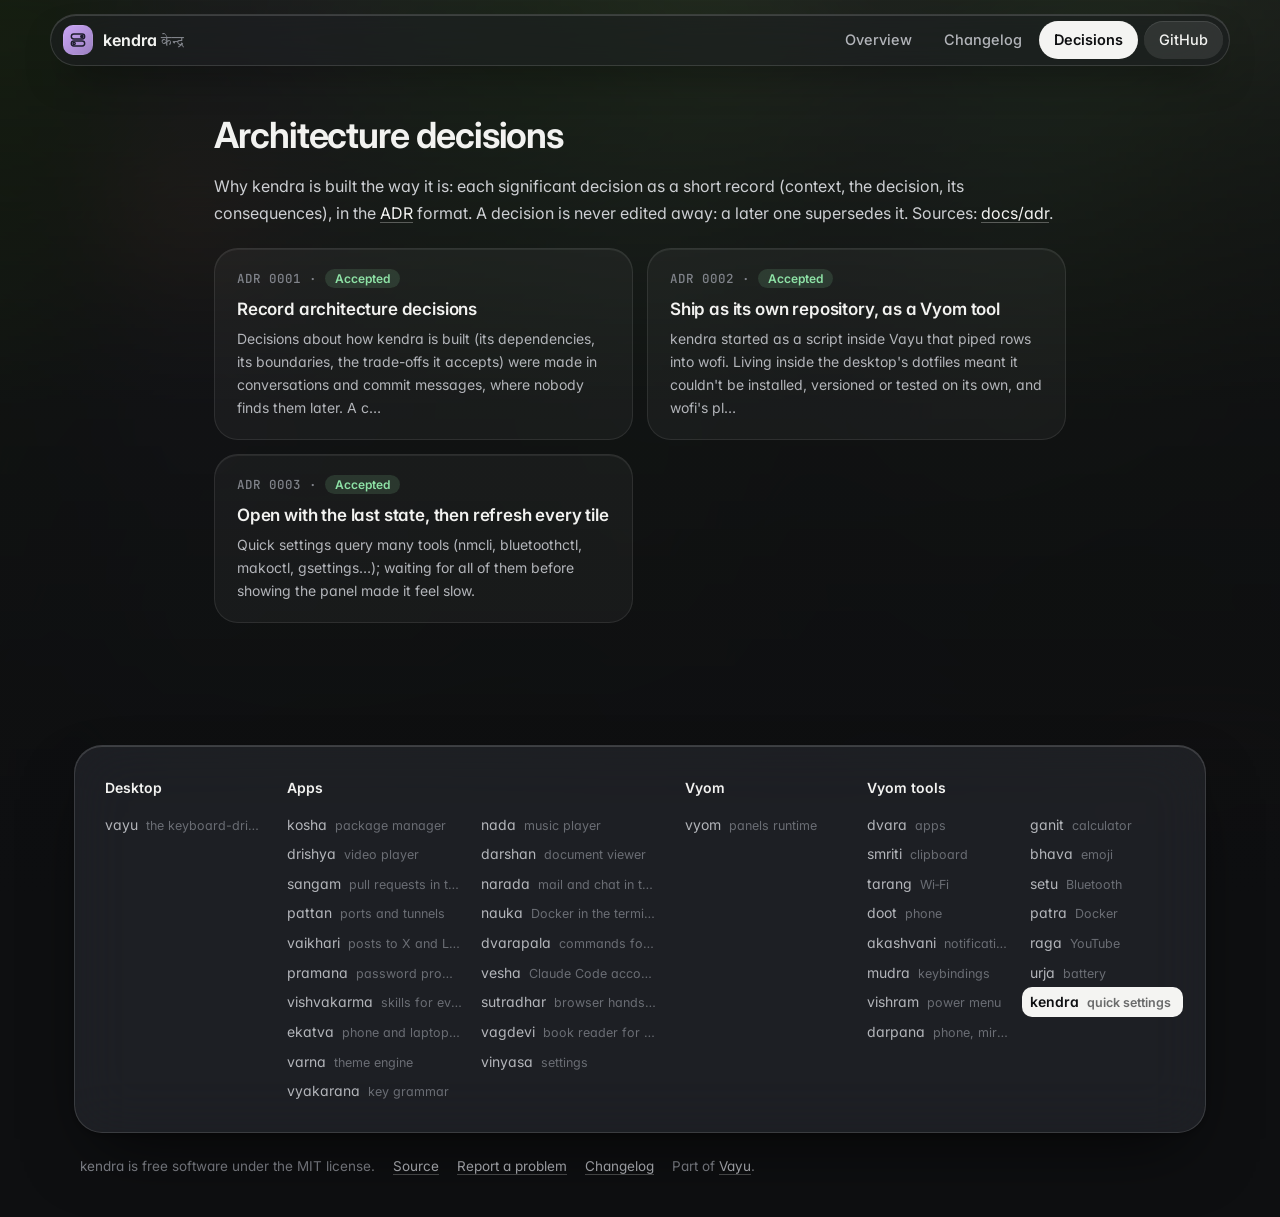
==== commit 202cecc6: "New screenshots in the Spatial look, with made-up demo data Co-Authored-By: Claude Opus 5.5 <noreply" ====
--- a/docs/adr/index.html
+++ b/docs/adr/index.html
@@ -13,7 +13,7 @@
 <link rel="preconnect" href="https://fonts.gstatic.com" crossorigin>
 <link href="https://fonts.googleapis.com/css2?family=Inter:wght@400;500;600;700&family=JetBrains+Mono:wght@400;500;600&family=Tiro+Devanagari+Sanskrit&display=swap" rel="stylesheet">
 <link rel="stylesheet" href="../assets/site.css">
-<style>:root{--tool:#c9b6f2}.backdrop:before{background-image:url("../assets/screenshots/kendra.png")}</style>
+<style>:root{--tool:#c9b6f2}.backdrop:before{background-image:url("../assets/screenshots/kendra.webp")}</style>
 </head>
 <body class="sub">
 <div class="backdrop" aria-hidden="true"></div>
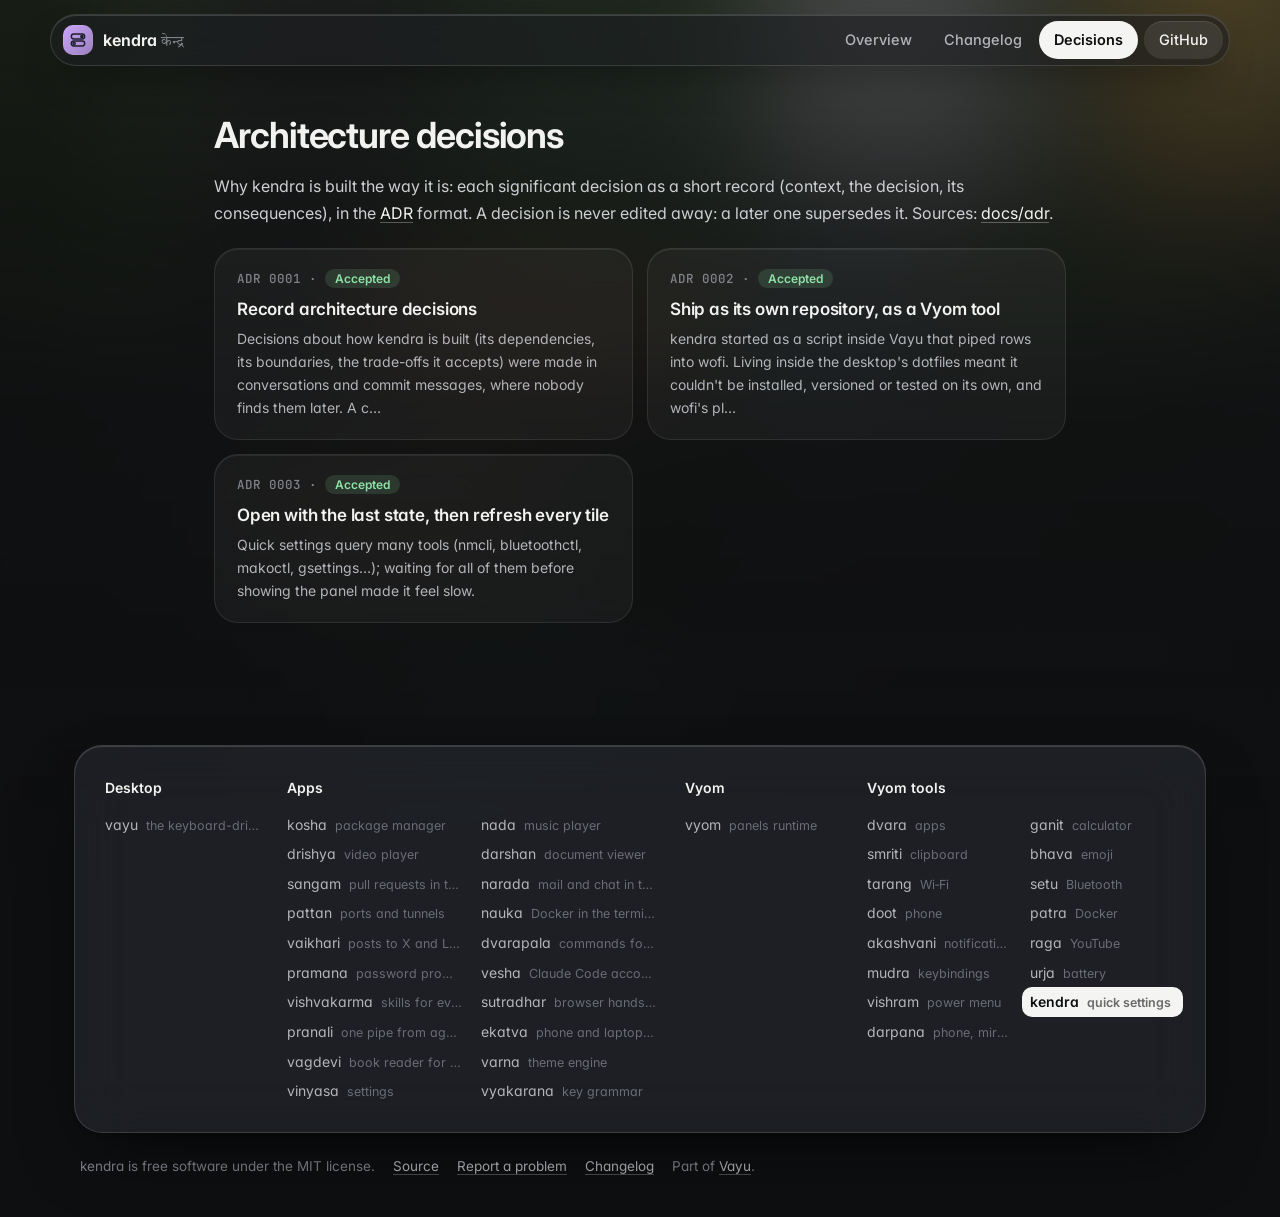
==== commit ab9d7917: "Website: pranali in the family list; build-site.py passes ruff Co-Authored-By: Claude Opus 5.5 <nore" ====
--- a/docs/adr/index.html
+++ b/docs/adr/index.html
@@ -24,7 +24,7 @@
 <div class="wrap solo"><article>
 <h2>Architecture decisions</h2><p>Why kendra is built the way it is: each significant decision as a short record (context, the decision, its consequences), in the <a href="https://cognitect.com/blog/2011/11/15/documenting-architecture-decisions">ADR</a> format. A decision is never edited away: a later one supersedes it. Sources: <a href="https://github.com/Theyashsawarkar/kendra/tree/main/docs/adr">docs/adr</a>.</p><div class="cards"><a class="card" href="0001-record-architecture-decisions.html"><div class="n">ADR 0001 · <span class="status accepted">Accepted</span></div><h3>Record architecture decisions</h3><p>Decisions about how kendra is built (its dependencies, its boundaries, the trade-offs it accepts) were made in conversations and commit messages, where nobody finds them later. A c…</p></a><a class="card" href="0002-own-repository-as-a-vyom-tool.html"><div class="n">ADR 0002 · <span class="status accepted">Accepted</span></div><h3>Ship as its own repository, as a Vyom tool</h3><p>kendra started as a script inside Vayu that piped rows into wofi. Living inside the desktop&#x27;s dotfiles meant it couldn&#x27;t be installed, versioned or tested on its own, and wofi&#x27;s pl…</p></a><a class="card" href="0003-instant-then-refresh.html"><div class="n">ADR 0003 · <span class="status accepted">Accepted</span></div><h3>Open with the last state, then refresh every tile</h3><p>Quick settings query many tools (nmcli, bluetoothctl, makoctl, gsettings…); waiting for all of them before showing the panel made it feel slow.</p></a></div>
 </article></div>
-<footer><div class="in glass"><div class=""><h4>Desktop</h4><div class="list"><a href="https://vayu.theyashsawarkar.dev/" class="">vayu <span>the keyboard-driven Wayland desktop</span></a></div></div><div class="g2"><h4>Apps</h4><div class="list"><a href="https://kosha.theyashsawarkar.dev/" class="">kosha <span>package manager</span></a><a href="https://nada.theyashsawarkar.dev/" class="">nada <span>music player</span></a><a href="https://drishya.theyashsawarkar.dev/" class="">drishya <span>video player</span></a><a href="https://darshan.theyashsawarkar.dev/" class="">darshan <span>document viewer</span></a><a href="https://sangam.theyashsawarkar.dev/" class="">sangam <span>pull requests in the terminal</span></a><a href="https://narada.theyashsawarkar.dev/" class="">narada <span>mail and chat in the terminal</span></a><a href="https://pattan.theyashsawarkar.dev/" class="">pattan <span>ports and tunnels</span></a><a href="https://nauka.theyashsawarkar.dev/" class="">nauka <span>Docker in the terminal</span></a><a href="https://vaikhari.theyashsawarkar.dev/" class="">vaikhari <span>posts to X and LinkedIn</span></a><a href="https://dvarapala.theyashsawarkar.dev/" class="">dvarapala <span>commands for AI agents, approved</span></a><a href="https://pramana.theyashsawarkar.dev/" class="">pramana <span>password prompts</span></a><a href="https://vesha.theyashsawarkar.dev/" class="">vesha <span>Claude Code accounts</span></a><a href="https://vishvakarma.theyashsawarkar.dev/" class="">vishvakarma <span>skills for every AI agent</span></a><a href="https://sutradhar.theyashsawarkar.dev/" class="">sutradhar <span>browser hands for AI agents</span></a><a href="https://ekatva.theyashsawarkar.dev/" class="">ekatva <span>phone and laptop, linked</span></a><a href="https://vagdevi.theyashsawarkar.dev/" class="">vagdevi <span>book reader for Android</span></a><a href="https://varna.theyashsawarkar.dev/" class="">varna <span>theme engine</span></a><a href="https://vinyasa.theyashsawarkar.dev/" class="">vinyasa <span>settings</span></a><a href="https://vyakarana.theyashsawarkar.dev/" class="">vyakarana <span>key grammar</span></a></div></div><div class=""><h4>Vyom</h4><div class="list"><a href="https://vyom.theyashsawarkar.dev/" class="">vyom <span>panels runtime</span></a></div></div><div class="g2"><h4>Vyom tools</h4><div class="list"><a href="https://dvara.theyashsawarkar.dev/" class="">dvara <span>apps</span></a><a href="https://ganit.theyashsawarkar.dev/" class="">ganit <span>calculator</span></a><a href="https://smriti.theyashsawarkar.dev/" class="">smriti <span>clipboard</span></a><a href="https://bhava.theyashsawarkar.dev/" class="">bhava <span>emoji</span></a><a href="https://tarang.theyashsawarkar.dev/" class="">tarang <span>Wi‑Fi</span></a><a href="https://setu.theyashsawarkar.dev/" class="">setu <span>Bluetooth</span></a><a href="https://doot.theyashsawarkar.dev/" class="">doot <span>phone</span></a><a href="https://patra.theyashsawarkar.dev/" class="">patra <span>Docker</span></a><a href="https://akashvani.theyashsawarkar.dev/" class="">akashvani <span>notifications</span></a><a href="https://raga.theyashsawarkar.dev/" class="">raga <span>YouTube</span></a><a href="https://mudra.theyashsawarkar.dev/" class="">mudra <span>keybindings</span></a><a href="https://urja.theyashsawarkar.dev/" class="">urja <span>battery</span></a><a href="https://vishram.theyashsawarkar.dev/" class="">vishram <span>power menu</span></a><a href="https://kendra.theyashsawarkar.dev/" class="me" aria-current="page">kendra <span>quick settings</span></a><a href="https://darpana.theyashsawarkar.dev/" class="">darpana <span>phone, mirrored</span></a></div></div></div>
+<footer><div class="in glass"><div class=""><h4>Desktop</h4><div class="list"><a href="https://vayu.theyashsawarkar.dev/" class="">vayu <span>the keyboard-driven Wayland desktop</span></a></div></div><div class="g2"><h4>Apps</h4><div class="list"><a href="https://kosha.theyashsawarkar.dev/" class="">kosha <span>package manager</span></a><a href="https://nada.theyashsawarkar.dev/" class="">nada <span>music player</span></a><a href="https://drishya.theyashsawarkar.dev/" class="">drishya <span>video player</span></a><a href="https://darshan.theyashsawarkar.dev/" class="">darshan <span>document viewer</span></a><a href="https://sangam.theyashsawarkar.dev/" class="">sangam <span>pull requests in the terminal</span></a><a href="https://narada.theyashsawarkar.dev/" class="">narada <span>mail and chat in the terminal</span></a><a href="https://pattan.theyashsawarkar.dev/" class="">pattan <span>ports and tunnels</span></a><a href="https://nauka.theyashsawarkar.dev/" class="">nauka <span>Docker in the terminal</span></a><a href="https://vaikhari.theyashsawarkar.dev/" class="">vaikhari <span>posts to X and LinkedIn</span></a><a href="https://dvarapala.theyashsawarkar.dev/" class="">dvarapala <span>commands for AI agents, approved</span></a><a href="https://pramana.theyashsawarkar.dev/" class="">pramana <span>password prompts</span></a><a href="https://vesha.theyashsawarkar.dev/" class="">vesha <span>Claude Code accounts</span></a><a href="https://vishvakarma.theyashsawarkar.dev/" class="">vishvakarma <span>skills for every AI agent</span></a><a href="https://sutradhar.theyashsawarkar.dev/" class="">sutradhar <span>browser hands for AI agents</span></a><a href="https://pranali.theyashsawarkar.dev/" class="">pranali <span>one pipe from agents to tools</span></a><a href="https://ekatva.theyashsawarkar.dev/" class="">ekatva <span>phone and laptop, linked</span></a><a href="https://vagdevi.theyashsawarkar.dev/" class="">vagdevi <span>book reader for Android</span></a><a href="https://varna.theyashsawarkar.dev/" class="">varna <span>theme engine</span></a><a href="https://vinyasa.theyashsawarkar.dev/" class="">vinyasa <span>settings</span></a><a href="https://vyakarana.theyashsawarkar.dev/" class="">vyakarana <span>key grammar</span></a></div></div><div class=""><h4>Vyom</h4><div class="list"><a href="https://vyom.theyashsawarkar.dev/" class="">vyom <span>panels runtime</span></a></div></div><div class="g2"><h4>Vyom tools</h4><div class="list"><a href="https://dvara.theyashsawarkar.dev/" class="">dvara <span>apps</span></a><a href="https://ganit.theyashsawarkar.dev/" class="">ganit <span>calculator</span></a><a href="https://smriti.theyashsawarkar.dev/" class="">smriti <span>clipboard</span></a><a href="https://bhava.theyashsawarkar.dev/" class="">bhava <span>emoji</span></a><a href="https://tarang.theyashsawarkar.dev/" class="">tarang <span>Wi‑Fi</span></a><a href="https://setu.theyashsawarkar.dev/" class="">setu <span>Bluetooth</span></a><a href="https://doot.theyashsawarkar.dev/" class="">doot <span>phone</span></a><a href="https://patra.theyashsawarkar.dev/" class="">patra <span>Docker</span></a><a href="https://akashvani.theyashsawarkar.dev/" class="">akashvani <span>notifications</span></a><a href="https://raga.theyashsawarkar.dev/" class="">raga <span>YouTube</span></a><a href="https://mudra.theyashsawarkar.dev/" class="">mudra <span>keybindings</span></a><a href="https://urja.theyashsawarkar.dev/" class="">urja <span>battery</span></a><a href="https://vishram.theyashsawarkar.dev/" class="">vishram <span>power menu</span></a><a href="https://kendra.theyashsawarkar.dev/" class="me" aria-current="page">kendra <span>quick settings</span></a><a href="https://darpana.theyashsawarkar.dev/" class="">darpana <span>phone, mirrored</span></a></div></div></div>
 <div class="bottom"><span>kendra is free software under the MIT license.</span><a href="https://github.com/Theyashsawarkar/kendra">Source</a><a href="https://github.com/Theyashsawarkar/kendra/issues">Report a problem</a><a href="../changelog.html">Changelog</a><span>Part of <a href="https://vayu.theyashsawarkar.dev/">Vayu</a>.</span></div></footer>
 <script>
 document.querySelectorAll('pre.code').forEach(p=>{const b=document.createElement('button');b.className='copy';b.type='button';b.textContent='Copy';
